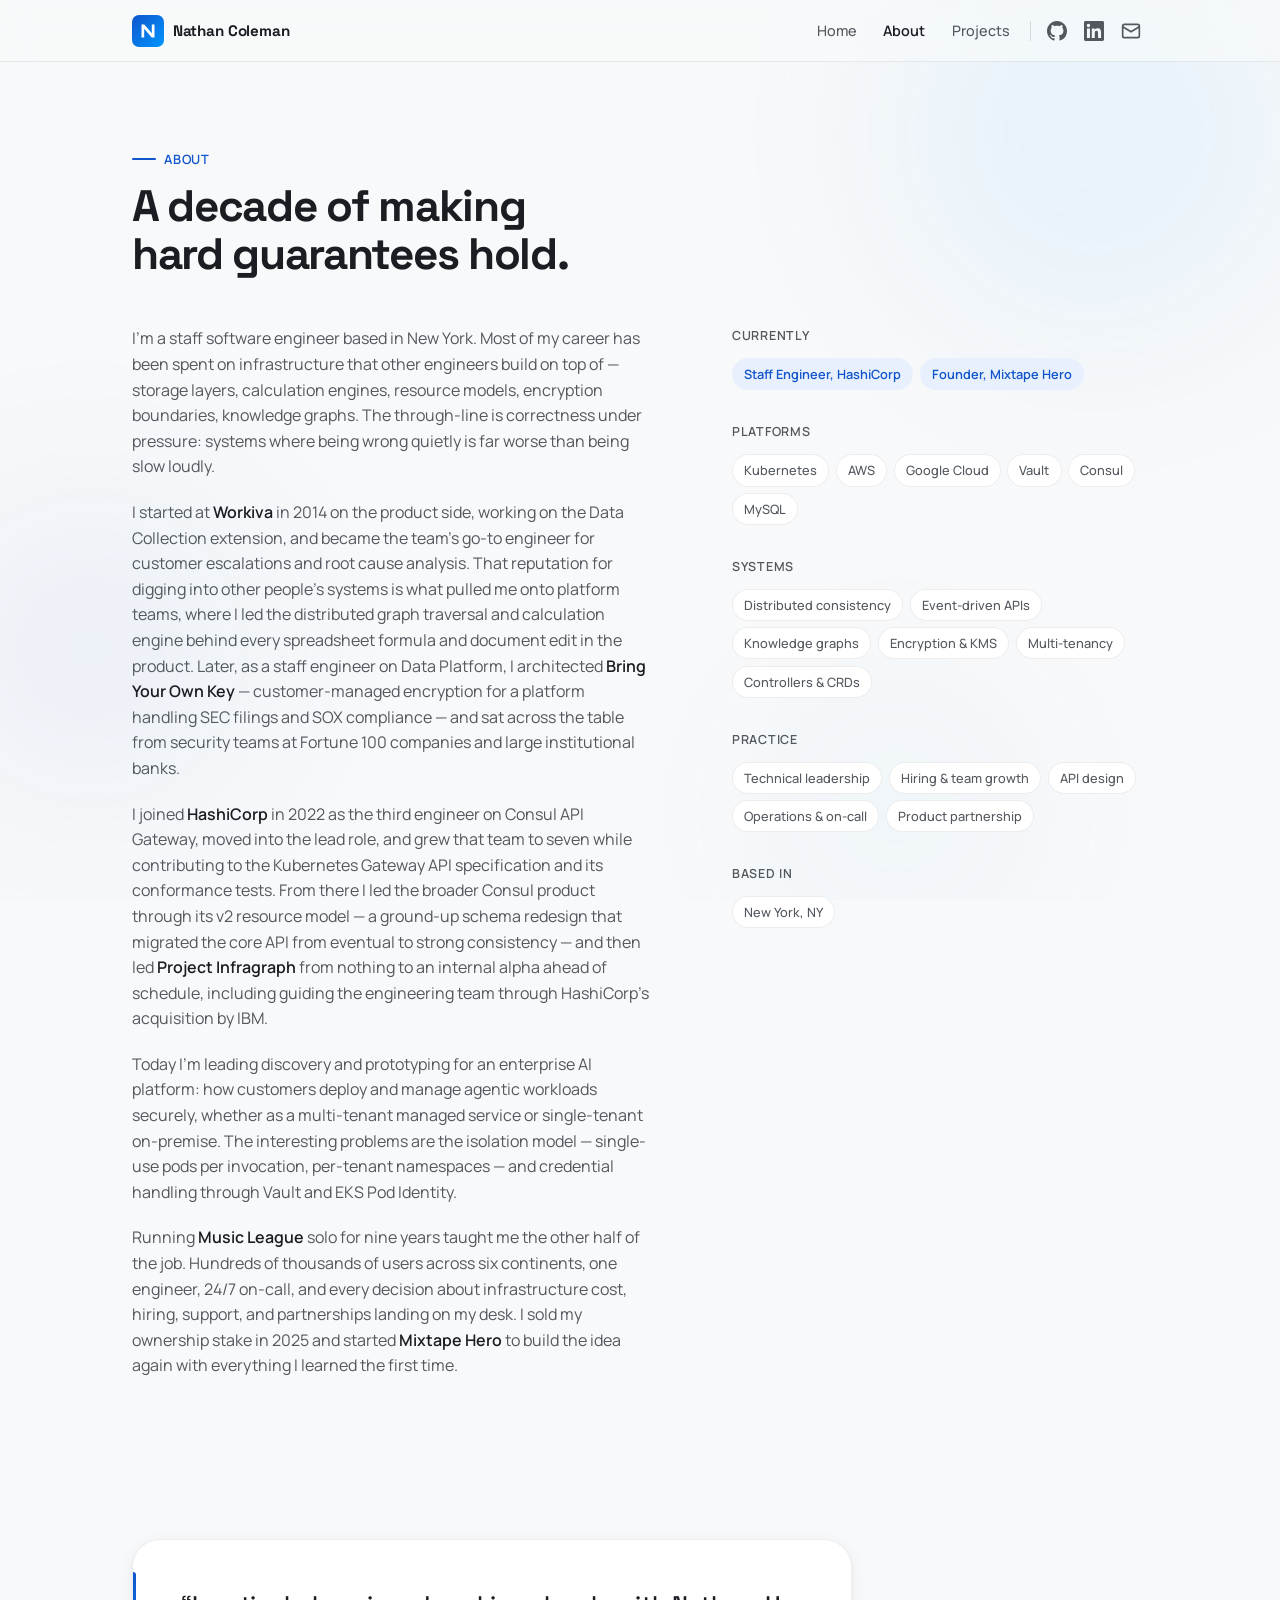
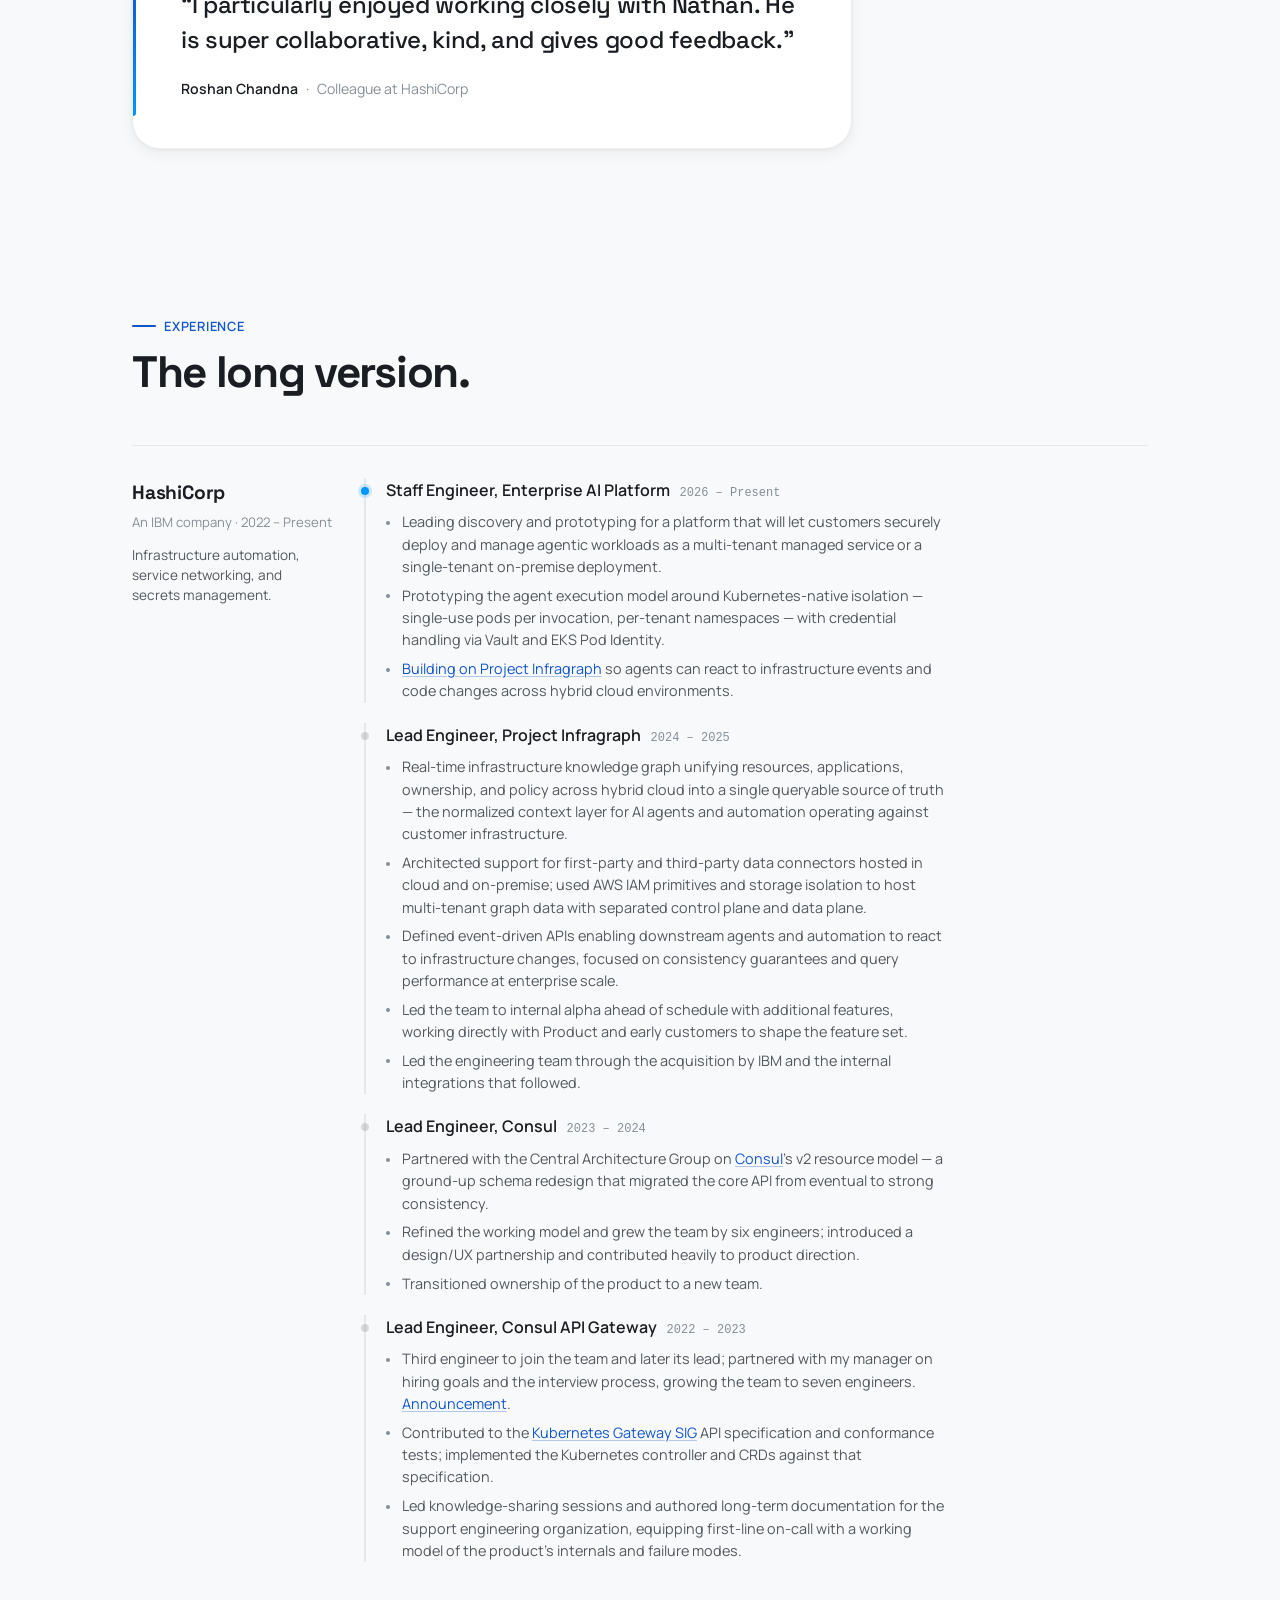
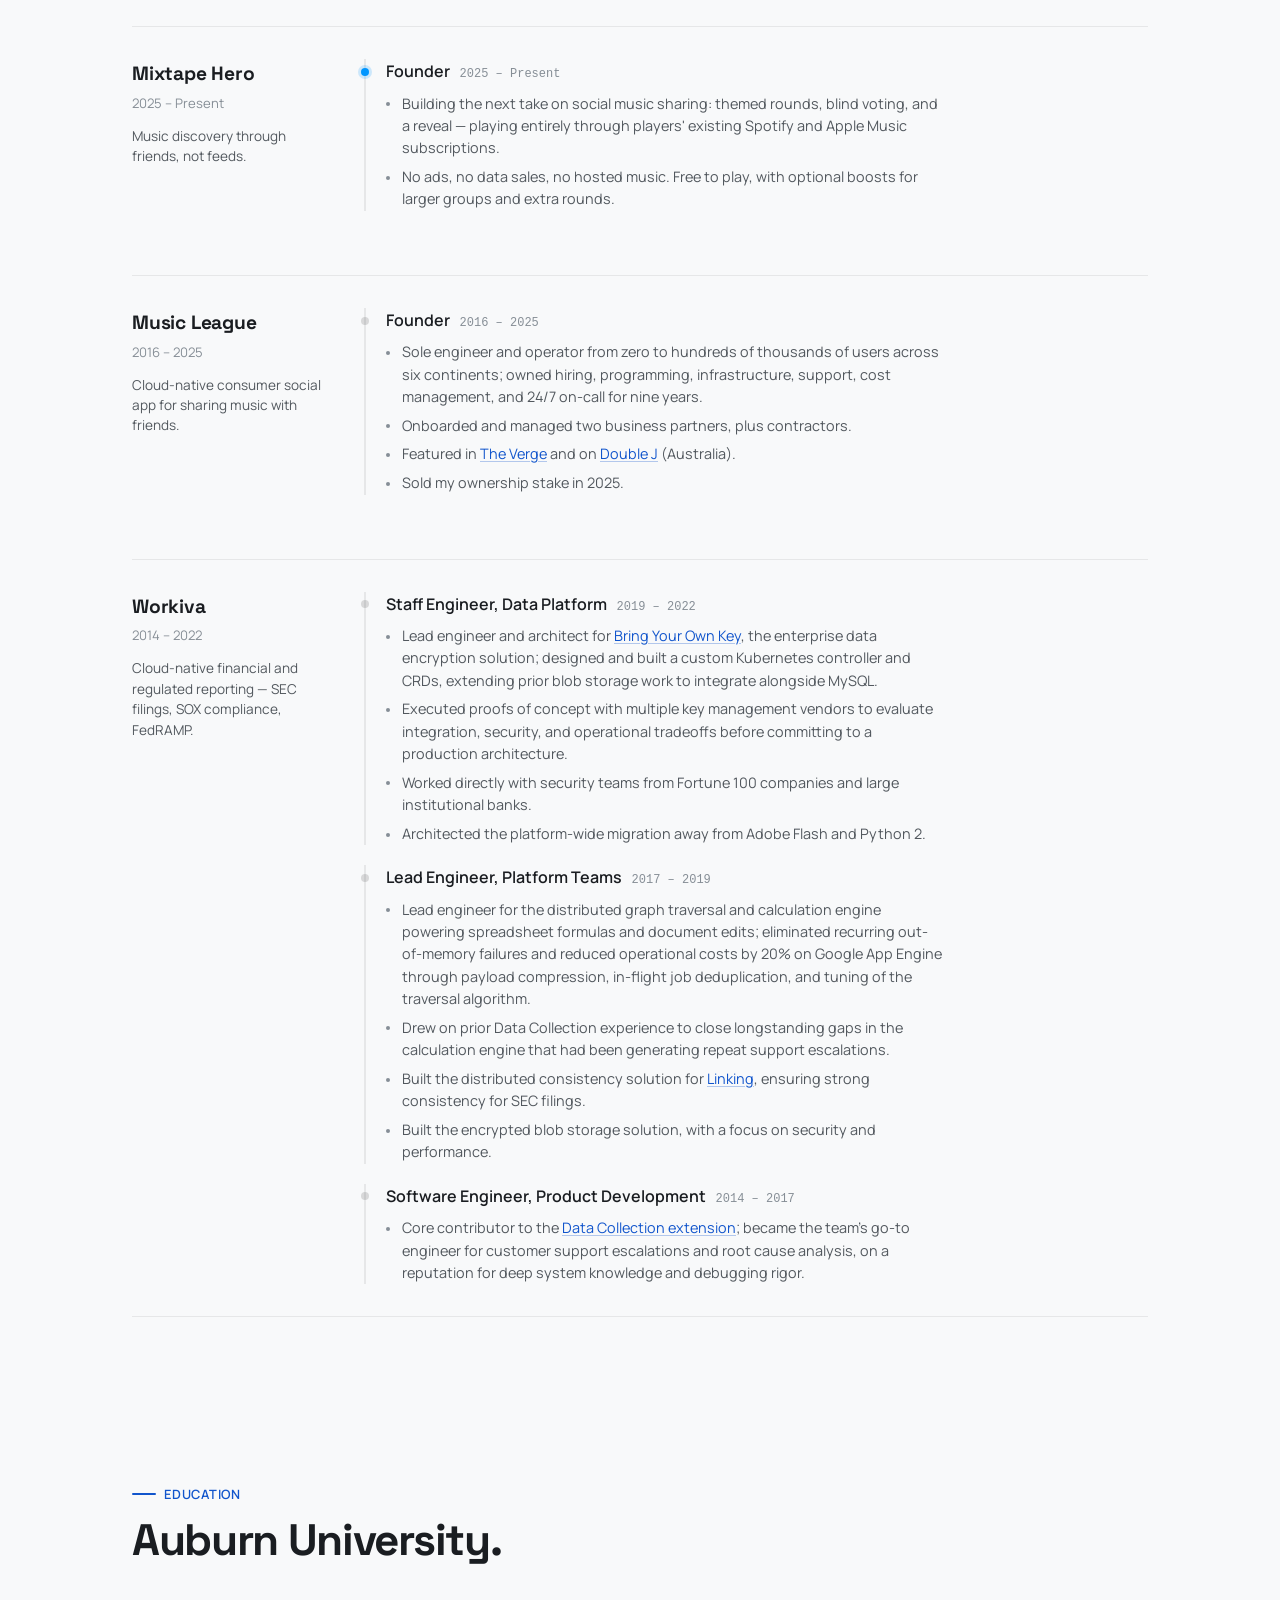
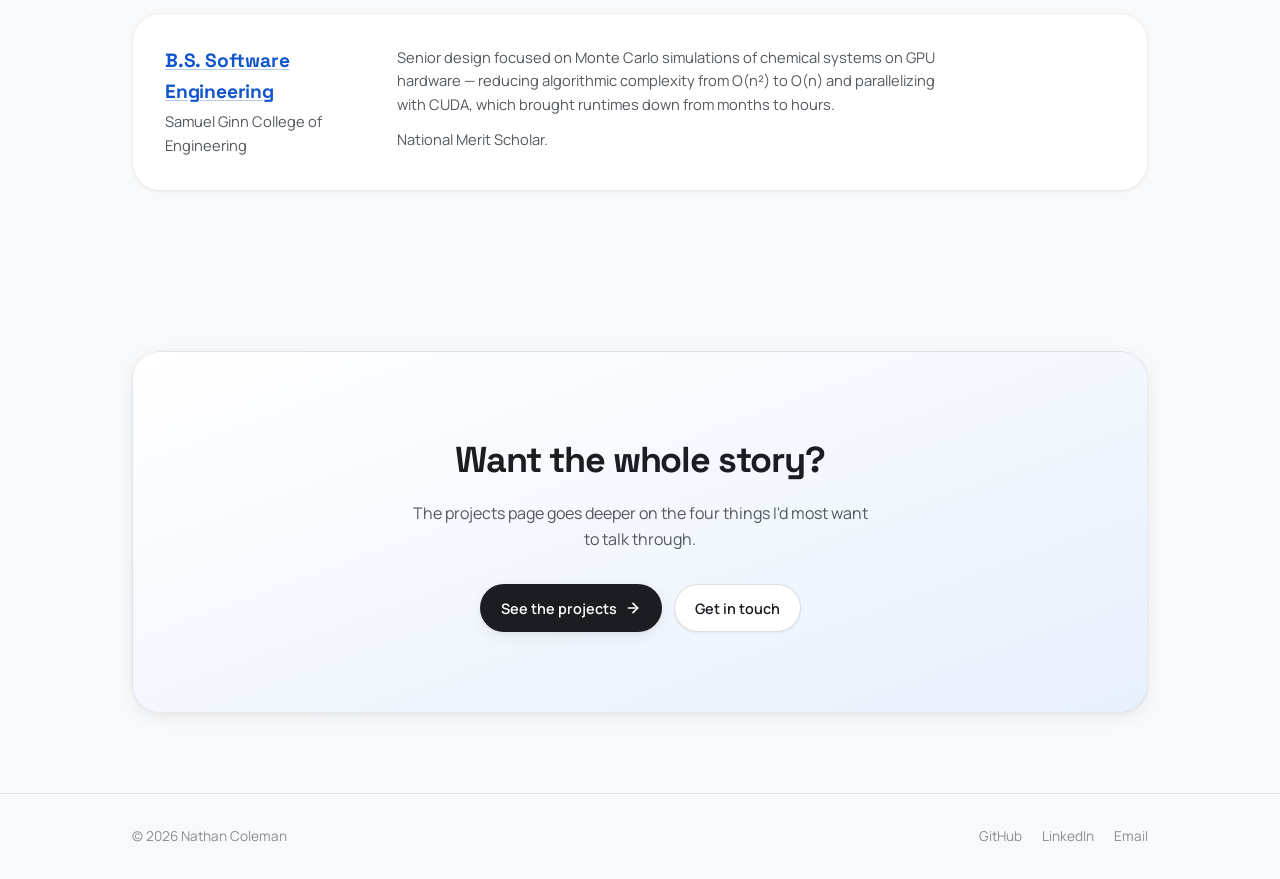
==== about.html @ 4a24146c "Add static personal site Three-page static site — no build pipeline, no dependencies. Structure and " ====
<!DOCTYPE html>
<html lang="en" class="no-js">
  <head>
    <meta charset="utf-8" />
    <meta name="viewport" content="width=device-width, initial-scale=1" />
    <title>About | Nathan Coleman</title>
    <meta
      name="description"
      content="A decade-plus of distributed systems, platform engineering, and technical leadership — HashiCorp, Music League, Workiva, Auburn University."
    />
    <meta name="robots" content="index, follow" />
    <link rel="canonical" href="https://nathancoleman.com/about.html" />
    <meta property="og:type" content="profile" />
    <meta property="og:site_name" content="Nathan Coleman" />
    <meta property="og:title" content="About | Nathan Coleman" />
    <meta
      property="og:description"
      content="A decade-plus of distributed systems, platform engineering, and technical leadership."
    />
    <meta name="twitter:card" content="summary" />
    <link rel="icon" type="image/svg+xml" href="favicon.svg" />
    <link rel="preconnect" href="https://fonts.googleapis.com" />
    <link rel="preconnect" href="https://fonts.gstatic.com" crossorigin />
    <link
      href="https://fonts.googleapis.com/css2?family=Manrope:wght@400;500;600;700&family=Space+Grotesk:wght@500;600;700&display=swap"
      rel="stylesheet"
    />
    <link rel="stylesheet" href="styles.css" />
  </head>
  <body>
    <a class="skip-link" href="#main">Skip to content</a>

    <div class="bg-ambient" aria-hidden="true">
      <div class="blob blob-1"></div>
      <div class="blob blob-2"></div>
      <div class="blob blob-3"></div>
    </div>

    <header class="site-header">
      <nav class="nav-inner" aria-label="Primary">
        <a href="index.html" class="nav-logo">
          <svg class="logo-mark" viewBox="0 0 64 64" aria-hidden="true">
            <defs>
              <linearGradient id="logoGrad" x1="0" y1="0" x2="1" y2="1">
                <stop offset="0" stop-color="#1155cc" />
                <stop offset="1" stop-color="#0096ff" />
              </linearGradient>
            </defs>
            <rect width="64" height="64" rx="14" fill="url(#logoGrad)" />
            <path d="M19 45V19h5.6l15 17.4V19H45v26h-5.6l-15-17.4V45H19Z" fill="#fff" />
          </svg>
          <span>Nathan Coleman</span>
        </a>
        <div class="nav-links">
          <a href="index.html" class="nav-link">Home</a>
          <a href="about.html" class="nav-link active" aria-current="page">About</a>
          <a href="projects.html" class="nav-link">Projects</a>
          <span class="nav-divider" aria-hidden="true"></span>
          <a
            href="https://github.com/nathancoleman"
            target="_blank"
            rel="noreferrer"
            class="nav-link nav-link--icon"
            aria-label="GitHub"
          >
            <svg width="20" height="20" viewBox="0 0 24 24" fill="currentColor" aria-hidden="true">
              <path
                d="M12 0C5.37 0 0 5.37 0 12c0 5.31 3.435 9.795 8.205 11.385.6.105.825-.255.825-.57 0-.285-.015-1.23-.015-2.235-3.015.555-3.795-.735-4.035-1.41-.135-.345-.72-1.41-1.23-1.695-.42-.225-1.02-.78-.015-.795.945-.015 1.62.87 1.845 1.23 1.08 1.815 2.805 1.305 3.495.99.105-.78.42-1.305.765-1.605-2.67-.3-5.46-1.335-5.46-5.925 0-1.305.465-2.385 1.23-3.225-.12-.3-.54-1.53.12-3.18 0 0 1.005-.315 3.3 1.23.96-.27 1.98-.405 3-.405s2.04.135 3 .405c2.295-1.56 3.3-1.23 3.3-1.23.66 1.65.24 2.88.12 3.18.765.84 1.23 1.905 1.23 3.225 0 4.605-2.805 5.625-5.475 5.925.435.375.81 1.095.81 2.22 0 1.605-.015 2.895-.015 3.3 0 .315.225.69.825.57A12.02 12.02 0 0 0 24 12c0-6.63-5.37-12-12-12Z"
              />
            </svg>
          </a>
          <a
            href="https://www.linkedin.com/in/nathandcoleman/"
            target="_blank"
            rel="noreferrer"
            class="nav-link nav-link--icon"
            aria-label="LinkedIn"
          >
            <svg width="20" height="20" viewBox="0 0 24 24" fill="currentColor" aria-hidden="true">
              <path
                d="M20.447 20.452h-3.554v-5.569c0-1.328-.027-3.037-1.852-3.037-1.853 0-2.136 1.445-2.136 2.939v5.667H9.351V9h3.414v1.561h.046c.477-.9 1.637-1.85 3.37-1.85 3.601 0 4.267 2.37 4.267 5.455v6.286ZM5.337 7.433a2.062 2.062 0 0 1-2.063-2.065 2.064 2.064 0 1 1 2.063 2.065Zm1.782 13.019H3.555V9h3.564v11.452ZM22.225 0H1.771C.792 0 0 .774 0 1.729v20.542C0 23.227.792 24 1.771 24h20.451C23.2 24 24 23.227 24 22.271V1.729C24 .774 23.2 0 22.222 0h.003Z"
              />
            </svg>
          </a>
          <a
            href="mailto:nathan.coleman@hey.com"
            class="nav-link nav-link--icon"
            aria-label="Email Nathan"
          >
            <svg
              width="20"
              height="20"
              viewBox="0 0 24 24"
              fill="none"
              stroke="currentColor"
              stroke-width="2"
              stroke-linecap="round"
              stroke-linejoin="round"
              aria-hidden="true"
            >
              <rect x="2" y="4" width="20" height="16" rx="2" />
              <path d="m2 7 10 6 10-6" />
            </svg>
          </a>
        </div>
      </nav>
    </header>

    <main id="main" class="page-shell">
      <!-- ================= INTRO ================= -->
      <section>
        <div class="section-header entrance">
          <p class="section-label">About</p>
          <h1 class="section-title">
            A decade of making<br />hard guarantees hold.
          </h1>
        </div>

        <div class="about-grid entrance entrance-d1">
          <div class="about-copy">
            <p>
              I'm a staff software engineer based in New York. Most of my career has
              been spent on infrastructure that other engineers build on top of —
              storage layers, calculation engines, resource models, encryption
              boundaries, knowledge graphs. The through-line is correctness under
              pressure: systems where being wrong quietly is far worse than being
              slow loudly.
            </p>
            <p>
              I started at <strong>Workiva</strong> in 2014 on the product side,
              working on the Data Collection extension, and became the team's go-to
              engineer for customer escalations and root cause analysis. That
              reputation for digging into other people's systems is what pulled me
              onto platform teams, where I led the distributed graph traversal and
              calculation engine behind every spreadsheet formula and document edit in
              the product. Later, as a staff engineer on Data Platform, I architected
              <strong>Bring Your Own Key</strong> — customer-managed encryption for a
              platform handling SEC filings and SOX compliance — and sat across the
              table from security teams at Fortune 100 companies and large
              institutional banks.
            </p>
            <p>
              I joined <strong>HashiCorp</strong> in 2022 as the third engineer on
              Consul API Gateway, moved into the lead role, and grew that team to
              seven while contributing to the Kubernetes Gateway API specification and
              its conformance tests. From there I led the broader Consul product
              through its v2 resource model — a ground-up schema redesign that
              migrated the core API from eventual to strong consistency — and then led
              <strong>Project Infragraph</strong> from nothing to an internal alpha
              ahead of schedule, including guiding the engineering team through
              HashiCorp's acquisition by IBM.
            </p>
            <p>
              Today I'm leading discovery and prototyping for an enterprise AI
              platform: how customers deploy and manage agentic workloads securely,
              whether as a multi-tenant managed service or single-tenant on-premise.
              The interesting problems are the isolation model — single-use pods per
              invocation, per-tenant namespaces — and credential handling through Vault
              and EKS Pod Identity.
            </p>
            <p>
              Running <strong>Music League</strong> solo for nine years taught me the
              other half of the job. Hundreds of thousands of users across six
              continents, one engineer, 24/7 on-call, and every decision about
              infrastructure cost, hiring, support, and partnerships landing on my
              desk. I sold my ownership stake in 2025 and started
              <strong>Mixtape Hero</strong> to build the idea again with everything I
              learned the first time.
            </p>
          </div>

          <div class="skill-groups">
            <div class="skill-group">
              <h3>Currently</h3>
              <ul class="tag-list">
                <li class="tag tag-accent">Staff Engineer, HashiCorp</li>
                <li class="tag tag-accent">Founder, Mixtape Hero</li>
              </ul>
            </div>
            <div class="skill-group">
              <h3>Platforms</h3>
              <ul class="tag-list">
                <li class="tag">Kubernetes</li>
                <li class="tag">AWS</li>
                <li class="tag">Google Cloud</li>
                <li class="tag">Vault</li>
                <li class="tag">Consul</li>
                <li class="tag">MySQL</li>
              </ul>
            </div>
            <div class="skill-group">
              <h3>Systems</h3>
              <ul class="tag-list">
                <li class="tag">Distributed consistency</li>
                <li class="tag">Event-driven APIs</li>
                <li class="tag">Knowledge graphs</li>
                <li class="tag">Encryption &amp; KMS</li>
                <li class="tag">Multi-tenancy</li>
                <li class="tag">Controllers &amp; CRDs</li>
              </ul>
            </div>
            <div class="skill-group">
              <h3>Practice</h3>
              <ul class="tag-list">
                <li class="tag">Technical leadership</li>
                <li class="tag">Hiring &amp; team growth</li>
                <li class="tag">API design</li>
                <li class="tag">Operations &amp; on-call</li>
                <li class="tag">Product partnership</li>
              </ul>
            </div>
            <div class="skill-group">
              <h3>Based in</h3>
              <ul class="tag-list">
                <li class="tag">New York, NY</li>
              </ul>
            </div>
          </div>
        </div>
      </section>

      <!-- ================= QUOTE ================= -->
      <section class="reveal" aria-label="What colleagues say">
        <figure class="quote-card">
          <blockquote>
            &ldquo;I particularly enjoyed working closely with Nathan. He is super
            collaborative, kind, and gives good feedback.&rdquo;
          </blockquote>
          <figcaption class="quote-attrib">
            <span class="who">Roshan Chandna</span>
            <span>&middot;</span>
            <span>Colleague at HashiCorp</span>
          </figcaption>
        </figure>
      </section>

      <!-- ================= FULL EXPERIENCE ================= -->
      <section class="reveal" aria-labelledby="exp-heading">
        <div class="section-header">
          <p class="section-label">Experience</p>
          <h2 class="section-title" id="exp-heading">The long version.</h2>
        </div>

        <div class="timeline">
          <!-- HashiCorp -->
          <article class="timeline-org">
            <div class="org-head">
              <h3>
                <a href="https://www.hashicorp.com/" target="_blank" rel="noreferrer"
                  >HashiCorp</a
                >
              </h3>
              <p class="org-meta">An IBM company &middot; 2022 &ndash; Present</p>
              <p class="org-blurb">
                Infrastructure automation, service networking, and secrets management.
              </p>
            </div>
            <div class="role-list">
              <div class="role current">
                <div class="role-title">
                  <h4>Staff Engineer, Enterprise AI Platform</h4>
                  <span class="role-years">2026 &ndash; Present</span>
                </div>
                <ul>
                  <li>
                    Leading discovery and prototyping for a platform that will let
                    customers securely deploy and manage agentic workloads as a
                    multi-tenant managed service or a single-tenant on-premise
                    deployment.
                  </li>
                  <li>
                    Prototyping the agent execution model around Kubernetes-native
                    isolation — single-use pods per invocation, per-tenant namespaces —
                    with credential handling via Vault and EKS Pod Identity.
                  </li>
                  <li>
                    <a
                      href="https://www.hashicorp.com/en/blog/building-intelligent-infrastructure-automation-with-hashicorp"
                      target="_blank"
                      rel="noreferrer"
                      >Building on Project Infragraph</a
                    >
                    so agents can react to infrastructure events and code changes
                    across hybrid cloud environments.
                  </li>
                </ul>
              </div>

              <div class="role">
                <div class="role-title">
                  <h4>Lead Engineer, Project Infragraph</h4>
                  <span class="role-years">2024 &ndash; 2025</span>
                </div>
                <ul>
                  <li>
                    Real-time infrastructure knowledge graph unifying resources,
                    applications, ownership, and policy across hybrid cloud into a
                    single queryable source of truth — the normalized context layer for
                    AI agents and automation operating against customer infrastructure.
                  </li>
                  <li>
                    Architected support for first-party and third-party data connectors
                    hosted in cloud and on-premise; used AWS IAM primitives and storage
                    isolation to host multi-tenant graph data with separated control
                    plane and data plane.
                  </li>
                  <li>
                    Defined event-driven APIs enabling downstream agents and automation
                    to react to infrastructure changes, focused on consistency
                    guarantees and query performance at enterprise scale.
                  </li>
                  <li>
                    Led the team to internal alpha ahead of schedule with additional
                    features, working directly with Product and early customers to
                    shape the feature set.
                  </li>
                  <li>
                    Led the engineering team through the acquisition by IBM and the
                    internal integrations that followed.
                  </li>
                </ul>
              </div>

              <div class="role">
                <div class="role-title">
                  <h4>Lead Engineer, Consul</h4>
                  <span class="role-years">2023 &ndash; 2024</span>
                </div>
                <ul>
                  <li>
                    Partnered with the Central Architecture Group on
                    <a
                      href="https://developer.hashicorp.com/consul"
                      target="_blank"
                      rel="noreferrer"
                      >Consul</a
                    >'s v2 resource model — a ground-up schema redesign that migrated
                    the core API from eventual to strong consistency.
                  </li>
                  <li>
                    Refined the working model and grew the team by six engineers;
                    introduced a design/UX partnership and contributed heavily to
                    product direction.
                  </li>
                  <li>Transitioned ownership of the product to a new team.</li>
                </ul>
              </div>

              <div class="role">
                <div class="role-title">
                  <h4>Lead Engineer, Consul API Gateway</h4>
                  <span class="role-years">2022 &ndash; 2023</span>
                </div>
                <ul>
                  <li>
                    Third engineer to join the team and later its lead; partnered with
                    my manager on hiring goals and the interview process, growing the
                    team to seven engineers.
                    <a
                      href="https://www.hashicorp.com/en/blog/announcing-hashicorp-consul-api-gateway"
                      target="_blank"
                      rel="noreferrer"
                      >Announcement</a
                    >.
                  </li>
                  <li>
                    Contributed to the
                    <a href="https://gateway-api.sigs.k8s.io/" target="_blank" rel="noreferrer"
                      >Kubernetes Gateway SIG</a
                    >
                    API specification and conformance tests; implemented the Kubernetes
                    controller and CRDs against that specification.
                  </li>
                  <li>
                    Led knowledge-sharing sessions and authored long-term documentation
                    for the support engineering organization, equipping first-line
                    on-call with a working model of the product's internals and failure
                    modes.
                  </li>
                </ul>
              </div>
            </div>
          </article>

          <!-- Mixtape Hero -->
          <article class="timeline-org">
            <div class="org-head">
              <h3>
                <a href="https://mixtapehero.app/" target="_blank" rel="noreferrer"
                  >Mixtape Hero</a
                >
              </h3>
              <p class="org-meta">2025 &ndash; Present</p>
              <p class="org-blurb">Music discovery through friends, not feeds.</p>
            </div>
            <div class="role-list">
              <div class="role current">
                <div class="role-title">
                  <h4>Founder</h4>
                  <span class="role-years">2025 &ndash; Present</span>
                </div>
                <ul>
                  <li>
                    Building the next take on social music sharing: themed rounds,
                    blind voting, and a reveal — playing entirely through players'
                    existing Spotify and Apple Music subscriptions.
                  </li>
                  <li>
                    No ads, no data sales, no hosted music. Free to play, with optional
                    boosts for larger groups and extra rounds.
                  </li>
                </ul>
              </div>
            </div>
          </article>

          <!-- Music League -->
          <article class="timeline-org">
            <div class="org-head">
              <h3>
                <a href="https://musicleague.com/" target="_blank" rel="noreferrer"
                  >Music League</a
                >
              </h3>
              <p class="org-meta">2016 &ndash; 2025</p>
              <p class="org-blurb">
                Cloud-native consumer social app for sharing music with friends.
              </p>
            </div>
            <div class="role-list">
              <div class="role">
                <div class="role-title">
                  <h4>Founder</h4>
                  <span class="role-years">2016 &ndash; 2025</span>
                </div>
                <ul>
                  <li>
                    Sole engineer and operator from zero to hundreds of thousands of
                    users across six continents; owned hiring, programming,
                    infrastructure, support, cost management, and 24/7 on-call for nine
                    years.
                  </li>
                  <li>Onboarded and managed two business partners, plus contractors.</li>
                  <li>
                    Featured in
                    <a
                      href="https://www.theverge.com/2024/4/18/24134059/music-league-spotify-algorithm-antidote"
                      target="_blank"
                      rel="noreferrer"
                      >The Verge</a
                    >
                    and on
                    <a
                      href="https://www.abc.net.au/listen/doublej/music-reads/features/music-league-footy-tipping-music-nerds/13927100"
                      target="_blank"
                      rel="noreferrer"
                      >Double J</a
                    >
                    (Australia).
                  </li>
                  <li>Sold my ownership stake in 2025.</li>
                </ul>
              </div>
            </div>
          </article>

          <!-- Workiva -->
          <article class="timeline-org">
            <div class="org-head">
              <h3>
                <a href="https://www.workiva.com/" target="_blank" rel="noreferrer"
                  >Workiva</a
                >
              </h3>
              <p class="org-meta">2014 &ndash; 2022</p>
              <p class="org-blurb">
                Cloud-native financial and regulated reporting — SEC filings, SOX
                compliance, FedRAMP.
              </p>
            </div>
            <div class="role-list">
              <div class="role">
                <div class="role-title">
                  <h4>Staff Engineer, Data Platform</h4>
                  <span class="role-years">2019 &ndash; 2022</span>
                </div>
                <ul>
                  <li>
                    Lead engineer and architect for
                    <a
                      href="https://www.workiva.com/security/byok"
                      target="_blank"
                      rel="noreferrer"
                      >Bring Your Own Key</a
                    >, the enterprise data encryption solution; designed and built a
                    custom Kubernetes controller and CRDs, extending prior blob storage
                    work to integrate alongside MySQL.
                  </li>
                  <li>
                    Executed proofs of concept with multiple key management vendors to
                    evaluate integration, security, and operational tradeoffs before
                    committing to a production architecture.
                  </li>
                  <li>
                    Worked directly with security teams from Fortune 100 companies and
                    large institutional banks.
                  </li>
                  <li>
                    Architected the platform-wide migration away from Adobe Flash and
                    Python 2.
                  </li>
                </ul>
              </div>

              <div class="role">
                <div class="role-title">
                  <h4>Lead Engineer, Platform Teams</h4>
                  <span class="role-years">2017 &ndash; 2019</span>
                </div>
                <ul>
                  <li>
                    Lead engineer for the distributed graph traversal and calculation
                    engine powering spreadsheet formulas and document edits; eliminated
                    recurring out-of-memory failures and reduced operational costs by
                    20% on Google App Engine through payload compression, in-flight job
                    deduplication, and tuning of the traversal algorithm.
                  </li>
                  <li>
                    Drew on prior Data Collection experience to close longstanding gaps
                    in the calculation engine that had been generating repeat support
                    escalations.
                  </li>
                  <li>
                    Built the distributed consistency solution for
                    <a
                      href="https://support.workiva.com/hc/en-us/articles/360036000591-What-is-Linking"
                      target="_blank"
                      rel="noreferrer"
                      >Linking</a
                    >, ensuring strong consistency for SEC filings.
                  </li>
                  <li>
                    Built the encrypted blob storage solution, with a focus on security
                    and performance.
                  </li>
                </ul>
              </div>

              <div class="role">
                <div class="role-title">
                  <h4>Software Engineer, Product Development</h4>
                  <span class="role-years">2014 &ndash; 2017</span>
                </div>
                <ul>
                  <li>
                    Core contributor to the
                    <a
                      href="https://marketplace.workiva.com/en-us/extensions/data-collection-extension"
                      target="_blank"
                      rel="noreferrer"
                      >Data Collection extension</a
                    >; became the team's go-to engineer for customer support
                    escalations and root cause analysis, on a reputation for deep
                    system knowledge and debugging rigor.
                  </li>
                </ul>
              </div>
            </div>
          </article>
        </div>
      </section>

      <!-- ================= EDUCATION ================= -->
      <section class="reveal" aria-labelledby="edu-heading">
        <div class="section-header">
          <p class="section-label">Education</p>
          <h2 class="section-title" id="edu-heading">Auburn University.</h2>
        </div>

        <div class="edu-card">
          <div class="org-head">
            <h3>
              <a
                href="https://www.eng.auburn.edu/program/bachelor-software-engineering.html"
                target="_blank"
                rel="noreferrer"
                >B.S. Software Engineering</a
              >
            </h3>
            <p class="org-meta">Samuel Ginn College of Engineering</p>
          </div>
          <div>
            <p>
              Senior design focused on Monte Carlo simulations of chemical systems on
              GPU hardware — reducing algorithmic complexity from O(n²) to O(n) and
              parallelizing with CUDA, which brought runtimes down from months to
              hours.
            </p>
            <p>National Merit Scholar.</p>
          </div>
        </div>
      </section>

      <!-- ================= CTA ================= -->
      <section class="cta reveal">
        <h2>Want the whole story?</h2>
        <p>
          The projects page goes deeper on the four things I'd most want to talk
          through.
        </p>
        <div class="hero-actions">
          <a href="projects.html" class="btn btn-primary">
            See the projects
            <svg
              width="16"
              height="16"
              viewBox="0 0 24 24"
              fill="none"
              stroke="currentColor"
              stroke-width="2.5"
              stroke-linecap="round"
              stroke-linejoin="round"
              aria-hidden="true"
            >
              <line x1="5" y1="12" x2="19" y2="12" />
              <polyline points="12 5 19 12 12 19" />
            </svg>
          </a>
          <a href="mailto:nathan.coleman@hey.com" class="btn btn-secondary">Get in touch</a>
        </div>
      </section>
    </main>

    <footer class="site-footer">
      <div class="footer-inner">
        <p>&copy; 2026 Nathan Coleman</p>
        <div class="footer-links">
          <a href="https://github.com/nathancoleman" target="_blank" rel="noreferrer"
            >GitHub</a
          >
          <a
            href="https://www.linkedin.com/in/nathandcoleman/"
            target="_blank"
            rel="noreferrer"
            >LinkedIn</a
          >
          <a href="mailto:nathan.coleman@hey.com">Email</a>
        </div>
      </div>
    </footer>

    <script src="main.js"></script>
  </body>
</html>
---- styles.css ----
/* ============================================================
   Nathan Coleman — personal site
   Plain CSS, no build step. Palette pulled from resume blues.
   ============================================================ */

:root {
  --bg-base: #f8f9fa;
  --bg-surface: #ffffff;
  --bg-glass: rgba(248, 249, 250, 0.7);

  --text-primary: #1a1d21;
  --text-secondary: #52585e;
  --text-tertiary: #868e96;
  --text-inverse: #ffffff;

  --accent: #1155cc;
  --accent-bright: #0096ff;
  --accent-hover: #0b3d99;
  --accent-soft: #e8f0fd;

  --border: rgba(0, 0, 0, 0.07);
  --border-strong: rgba(0, 0, 0, 0.13);

  --shadow-sm: 0 1px 3px rgba(0, 0, 0, 0.04), 0 1px 2px rgba(0, 0, 0, 0.03);
  --shadow-md: 0 4px 16px rgba(0, 0, 0, 0.06), 0 2px 4px rgba(0, 0, 0, 0.04);
  --shadow-lg: 0 8px 32px rgba(0, 0, 0, 0.08), 0 4px 8px rgba(0, 0, 0, 0.04);

  --radius-sm: 0.5rem;
  --radius-md: 0.875rem;
  --radius-lg: 1.25rem;
  --radius-xl: 1.75rem;
  --radius-full: 999px;

  --space-xs: 0.375rem;
  --space-sm: 0.75rem;
  --space-md: 1.25rem;
  --space-lg: 2rem;
  --space-xl: 3rem;
  --space-2xl: 5rem;
  --space-3xl: 8rem;

  --font-display: "Space Grotesk", "Avenir Next", "Segoe UI", sans-serif;
  --font-body: "Manrope", "Avenir Next", "Segoe UI", sans-serif;
  --font-mono: ui-monospace, "SF Mono", "JetBrains Mono", Menlo, monospace;

  --ease-out: cubic-bezier(0.16, 1, 0.3, 1);
  --duration-fast: 0.15s;
  --duration-normal: 0.3s;
  --duration-slow: 0.5s;

  --shell: 1080px;
}

/* --- reset ------------------------------------------------ */

*,
*::before,
*::after {
  box-sizing: border-box;
  margin: 0;
  padding: 0;
}

html {
  -webkit-font-smoothing: antialiased;
  -moz-osx-font-smoothing: grayscale;
  scroll-behavior: smooth;
  text-rendering: optimizeLegibility;
}

body {
  font-family: var(--font-body);
  font-size: 1rem;
  line-height: 1.6;
  color: var(--text-primary);
  background: var(--bg-base);
  min-height: 100dvh;
  overflow-x: hidden;
}

img {
  max-width: 100%;
  display: block;
}

a {
  color: inherit;
  text-decoration: none;
}

ul {
  list-style: none;
}

:focus-visible {
  outline: 2px solid var(--accent);
  outline-offset: 3px;
  border-radius: 3px;
}

.visually-hidden {
  position: absolute;
  width: 1px;
  height: 1px;
  overflow: hidden;
  clip: rect(0 0 0 0);
  white-space: nowrap;
}

.skip-link {
  position: absolute;
  top: -100px;
  left: var(--space-md);
  z-index: 200;
  padding: 0.6rem 1rem;
  background: var(--text-primary);
  color: var(--text-inverse);
  border-radius: var(--radius-sm);
  font-size: 0.85rem;
  font-weight: 600;
}

.skip-link:focus {
  top: var(--space-sm);
}

/* --- ambient background ----------------------------------- */

.bg-ambient {
  position: fixed;
  inset: 0;
  z-index: -1;
  overflow: hidden;
  pointer-events: none;
}

.blob {
  position: absolute;
  border-radius: 50%;
  filter: blur(90px);
  opacity: 0.4;
}

.blob-1 {
  width: 45vw;
  height: 45vw;
  top: -12vw;
  right: -8vw;
  background: radial-gradient(circle, rgba(0, 150, 255, 0.28), transparent 70%);
}

.blob-2 {
  width: 38vw;
  height: 38vw;
  top: 45vh;
  left: -12vw;
  background: radial-gradient(circle, rgba(17, 85, 204, 0.2), transparent 70%);
}

.blob-3 {
  width: 30vw;
  height: 30vw;
  bottom: -8vw;
  right: 15vw;
  background: radial-gradient(circle, rgba(0, 150, 255, 0.16), transparent 70%);
}

/* --- header ----------------------------------------------- */

.site-header {
  position: sticky;
  top: 0;
  z-index: 100;
  padding: var(--space-sm) 0;
  background: var(--bg-glass);
  backdrop-filter: blur(16px) saturate(180%);
  -webkit-backdrop-filter: blur(16px) saturate(180%);
  border-bottom: 1px solid var(--border);
}

.nav-inner {
  max-width: var(--shell);
  margin: 0 auto;
  padding: 0 var(--space-lg);
  display: flex;
  align-items: center;
  justify-content: space-between;
  gap: var(--space-md);
}

.nav-logo {
  display: flex;
  align-items: center;
  gap: 0.55rem;
  font-family: var(--font-display);
  font-weight: 700;
  font-size: 0.95rem;
  letter-spacing: -0.01em;
}

.nav-logo .logo-mark {
  width: 32px;
  height: 32px;
  flex-shrink: 0;
}

.nav-links {
  display: flex;
  align-items: center;
  gap: 0.15rem;
}

.nav-link {
  padding: 0.45rem 0.75rem;
  border-radius: var(--radius-full);
  font-size: 0.9rem;
  font-weight: 500;
  color: var(--text-secondary);
  transition: color var(--duration-fast) var(--ease-out),
    background var(--duration-fast) var(--ease-out);
}

.nav-link:hover {
  color: var(--text-primary);
  background: rgba(0, 0, 0, 0.04);
}

.nav-link.active {
  color: var(--text-primary);
  font-weight: 600;
}

.nav-link--icon {
  display: inline-flex;
  align-items: center;
  justify-content: center;
  padding: 0.45rem;
}

.nav-divider {
  width: 1px;
  height: 20px;
  margin: 0 0.4rem;
  background: var(--border-strong);
}

/* --- layout ----------------------------------------------- */

.page-shell {
  max-width: var(--shell);
  margin: 0 auto;
  padding: 0 var(--space-lg);
}

section {
  padding: var(--space-2xl) 0;
}

.section-label {
  display: inline-flex;
  align-items: center;
  gap: 0.5rem;
  font-size: 0.8rem;
  font-weight: 600;
  letter-spacing: 0.06em;
  text-transform: uppercase;
  color: var(--accent);
  margin-bottom: var(--space-sm);
}

.section-label::before {
  content: "";
  display: block;
  width: 1.5rem;
  height: 2px;
  background: var(--accent);
  border-radius: 1px;
}

.section-title {
  font-family: var(--font-display);
  font-size: clamp(1.9rem, 4vw, 2.75rem);
  font-weight: 700;
  letter-spacing: -0.03em;
  line-height: 1.1;
}

.section-header {
  margin-bottom: var(--space-xl);
}

.section-intro {
  margin-top: var(--space-md);
  max-width: 58ch;
  color: var(--text-secondary);
  font-size: 1.05rem;
}

/* --- hero ------------------------------------------------- */

.hero {
  display: grid;
  grid-template-columns: 1.35fr 1fr;
  align-items: center;
  gap: var(--space-2xl);
  padding: var(--space-2xl) 0 var(--space-3xl);
}

.hero-badge {
  display: inline-flex;
  align-items: center;
  gap: 0.5rem;
  padding: 0.4rem 0.9rem;
  margin-bottom: var(--space-md);
  border: 1px solid var(--border);
  border-radius: var(--radius-full);
  background: var(--bg-surface);
  box-shadow: var(--shadow-sm);
  font-size: 0.8rem;
  font-weight: 500;
  color: var(--text-secondary);
}

.status-dot {
  width: 7px;
  height: 7px;
  border-radius: 50%;
  background: var(--accent-bright);
  box-shadow: 0 0 0 3px rgba(0, 150, 255, 0.18);
  animation: pulse 2.4s ease-in-out infinite;
}

@keyframes pulse {
  0%,
  100% {
    opacity: 1;
  }
  50% {
    opacity: 0.45;
  }
}

.hero-title {
  font-family: var(--font-display);
  font-size: clamp(2.8rem, 6vw, 4.5rem);
  font-weight: 700;
  letter-spacing: -0.04em;
  line-height: 1.02;
  margin-bottom: var(--space-md);
}

.hero-name {
  background: linear-gradient(100deg, var(--accent), var(--accent-bright));
  -webkit-background-clip: text;
  background-clip: text;
  color: transparent;
}

.hero-subtitle {
  max-width: 52ch;
  color: var(--text-secondary);
  font-size: 1.08rem;
  line-height: 1.65;
  margin-bottom: var(--space-lg);
}

.hero-actions {
  display: flex;
  flex-wrap: wrap;
  gap: var(--space-sm);
}

.btn {
  display: inline-flex;
  align-items: center;
  gap: 0.5rem;
  padding: 0.7rem 1.25rem;
  border: 1px solid transparent;
  border-radius: var(--radius-full);
  font-family: var(--font-body);
  font-size: 0.9rem;
  font-weight: 600;
  cursor: pointer;
  transition: transform var(--duration-fast) var(--ease-out),
    background var(--duration-fast) var(--ease-out),
    box-shadow var(--duration-fast) var(--ease-out);
}

.btn:hover {
  transform: translateY(-1px);
}

.btn-primary {
  background: var(--text-primary);
  color: var(--text-inverse);
  box-shadow: var(--shadow-md);
}

.btn-primary:hover {
  background: #000;
}

.btn-secondary {
  background: var(--bg-surface);
  color: var(--text-primary);
  border-color: var(--border-strong);
  box-shadow: var(--shadow-sm);
}

.btn-secondary:hover {
  border-color: var(--accent);
  color: var(--accent);
}

/* hero visual — floating cards */

.hero-visual {
  display: flex;
  justify-content: center;
}

.hero-card-stack {
  position: relative;
  display: flex;
  flex-direction: column;
  gap: var(--space-md);
  width: 100%;
  max-width: 300px;
}

.floating-card {
  display: flex;
  align-items: center;
  gap: 0.85rem;
  padding: 0.9rem 1.1rem;
  border: 1px solid var(--border);
  border-radius: var(--radius-lg);
  background: var(--bg-surface);
  box-shadow: var(--shadow-md);
  font-size: 0.88rem;
  font-weight: 600;
  animation: cardFloat 6s ease-in-out infinite;
}

.card-1 {
  margin-left: 0;
  animation-delay: 0s;
}
.card-2 {
  margin-left: 2.5rem;
  animation-delay: 1s;
}
.card-3 {
  margin-left: 1rem;
  animation-delay: 2s;
}

.card-icon {
  display: flex;
  align-items: center;
  justify-content: center;
  width: 40px;
  height: 40px;
  flex-shrink: 0;
  border-radius: var(--radius-sm);
  background: var(--accent-soft);
  color: var(--accent);
}

@keyframes cardFloat {
  0%,
  100% {
    transform: translateY(0);
  }
  50% {
    transform: translateY(-8px);
  }
}

/* --- about grid ------------------------------------------- */

.about-grid {
  display: grid;
  grid-template-columns: 1.25fr 1fr;
  gap: var(--space-2xl);
  align-items: start;
}

.about-copy p {
  color: var(--text-secondary);
  margin-bottom: var(--space-md);
  max-width: 60ch;
}

.about-copy p:last-child {
  margin-bottom: 0;
}

.about-copy strong {
  color: var(--text-primary);
  font-weight: 600;
}

.skill-groups {
  display: flex;
  flex-direction: column;
  gap: var(--space-lg);
}

.skill-group h3 {
  font-size: 0.78rem;
  font-weight: 600;
  text-transform: uppercase;
  letter-spacing: 0.06em;
  color: var(--text-secondary);
  margin-bottom: var(--space-sm);
}

.tag-list {
  display: flex;
  flex-wrap: wrap;
  gap: 0.4rem;
}

.tag {
  padding: 0.3rem 0.7rem;
  border: 1px solid var(--border);
  border-radius: var(--radius-full);
  background: var(--bg-surface);
  font-size: 0.8rem;
  font-weight: 500;
  color: var(--text-secondary);
}

.tag-accent {
  background: var(--accent-soft);
  border-color: transparent;
  color: var(--accent);
  font-weight: 600;
}

/* --- quote ------------------------------------------------ */

.quote-card {
  position: relative;
  padding: var(--space-xl);
  border: 1px solid var(--border);
  border-radius: var(--radius-xl);
  background: var(--bg-surface);
  box-shadow: var(--shadow-md);
  max-width: 720px;
}

.quote-card::before {
  content: "";
  position: absolute;
  top: var(--space-lg);
  bottom: var(--space-lg);
  left: 0;
  width: 3px;
  border-radius: 0 3px 3px 0;
  background: linear-gradient(var(--accent), var(--accent-bright));
}

.quote-card blockquote {
  font-family: var(--font-display);
  font-size: clamp(1.15rem, 2.4vw, 1.5rem);
  font-weight: 500;
  line-height: 1.45;
  letter-spacing: -0.015em;
}

.quote-attrib {
  display: flex;
  align-items: baseline;
  flex-wrap: wrap;
  gap: 0.5rem;
  margin-top: var(--space-md);
  font-size: 0.88rem;
  color: var(--text-tertiary);
}

.quote-attrib .who {
  font-weight: 600;
  color: var(--text-primary);
}

/* --- timeline --------------------------------------------- */

.timeline {
  display: flex;
  flex-direction: column;
  gap: var(--space-lg);
}

.timeline-org {
  display: grid;
  grid-template-columns: 200px 1fr;
  gap: var(--space-lg);
  padding: var(--space-lg) 0;
  border-top: 1px solid var(--border);
}

.timeline-org:last-child {
  border-bottom: 1px solid var(--border);
}

.org-head h3 {
  font-family: var(--font-display);
  font-size: 1.2rem;
  font-weight: 700;
  letter-spacing: -0.01em;
}

.org-head h3 a:hover {
  color: var(--accent);
}

.org-meta {
  margin-top: 0.2rem;
  font-size: 0.82rem;
  color: var(--text-tertiary);
}

.org-blurb {
  margin-top: var(--space-sm);
  font-size: 0.85rem;
  color: var(--text-secondary);
  line-height: 1.5;
}

.role-list {
  display: flex;
  flex-direction: column;
  gap: var(--space-md);
}

.role {
  position: relative;
  padding-left: var(--space-md);
  border-left: 2px solid var(--border);
}

.role::before {
  content: "";
  position: absolute;
  left: -5px;
  top: 0.55rem;
  width: 8px;
  height: 8px;
  border-radius: 50%;
  background: var(--border-strong);
}

.role.current::before {
  background: var(--accent-bright);
  box-shadow: 0 0 0 3px rgba(0, 150, 255, 0.18);
}

.role-title {
  display: flex;
  flex-wrap: wrap;
  align-items: baseline;
  gap: 0.6rem;
}

.role-title h4 {
  font-size: 1rem;
  font-weight: 600;
}

.role-years {
  font-family: var(--font-mono);
  font-size: 0.75rem;
  color: var(--text-tertiary);
  white-space: nowrap;
}

.role ul {
  margin-top: 0.5rem;
  display: flex;
  flex-direction: column;
  gap: 0.4rem;
}

.role ul li {
  position: relative;
  padding-left: 1rem;
  font-size: 0.9rem;
  color: var(--text-secondary);
  line-height: 1.55;
  max-width: 62ch;
}

.role ul li::before {
  content: "";
  position: absolute;
  left: 0;
  top: 0.6rem;
  width: 4px;
  height: 4px;
  border-radius: 50%;
  background: var(--text-tertiary);
}

.role a,
.about-copy a,
.project-body a,
.edu-card a {
  color: var(--accent);
  text-decoration: underline;
  text-decoration-color: rgba(17, 85, 204, 0.3);
  text-underline-offset: 2px;
  transition: text-decoration-color var(--duration-fast) var(--ease-out);
}

.role a:hover,
.about-copy a:hover,
.project-body a:hover,
.edu-card a:hover {
  text-decoration-color: var(--accent);
}

/* --- project cards ---------------------------------------- */

.project-list {
  display: flex;
  flex-direction: column;
  gap: var(--space-lg);
}

.project-card {
  display: grid;
  grid-template-columns: 220px 1fr;
  gap: var(--space-lg);
  padding: var(--space-lg);
  border: 1px solid var(--border);
  border-radius: var(--radius-xl);
  background: var(--bg-surface);
  box-shadow: var(--shadow-sm);
  transition: transform var(--duration-normal) var(--ease-out),
    box-shadow var(--duration-normal) var(--ease-out),
    border-color var(--duration-normal) var(--ease-out);
}

.project-card:hover {
  transform: translateY(-3px);
  box-shadow: var(--shadow-lg);
  border-color: var(--border-strong);
}

.project-aside {
  display: flex;
  flex-direction: column;
  gap: var(--space-sm);
}

.project-glyph {
  display: flex;
  align-items: center;
  justify-content: center;
  width: 52px;
  height: 52px;
  border-radius: var(--radius-md);
  background: var(--accent-soft);
  color: var(--accent);
}

.project-kicker {
  font-family: var(--font-mono);
  font-size: 0.75rem;
  color: var(--text-tertiary);
  letter-spacing: 0.02em;
}

.project-body h3 {
  font-family: var(--font-display);
  font-size: 1.35rem;
  font-weight: 700;
  letter-spacing: -0.02em;
  margin-bottom: 0.35rem;
}

.project-role {
  font-size: 0.85rem;
  font-weight: 600;
  color: var(--accent);
  margin-bottom: var(--space-sm);
}

.project-body p {
  color: var(--text-secondary);
  font-size: 0.95rem;
  line-height: 1.6;
  margin-bottom: var(--space-sm);
  max-width: 64ch;
}

.project-points {
  display: flex;
  flex-direction: column;
  gap: 0.4rem;
  margin-bottom: var(--space-md);
}

.project-points li {
  position: relative;
  padding-left: 1rem;
  font-size: 0.9rem;
  color: var(--text-secondary);
  line-height: 1.55;
  max-width: 64ch;
}

.project-points li::before {
  content: "";
  position: absolute;
  left: 0;
  top: 0.6rem;
  width: 4px;
  height: 4px;
  border-radius: 50%;
  background: var(--accent);
}

.project-links {
  display: flex;
  flex-wrap: wrap;
  gap: var(--space-sm);
  margin-top: var(--space-md);
}

.project-link {
  display: inline-flex;
  align-items: center;
  gap: 0.35rem;
  font-size: 0.85rem;
  font-weight: 600;
  color: var(--accent);
}

.project-link:hover {
  color: var(--accent-hover);
  gap: 0.55rem;
}

.project-link svg {
  transition: transform var(--duration-fast) var(--ease-out);
}

/* compact project grid used on the home page */

.work-grid {
  display: grid;
  grid-template-columns: repeat(2, 1fr);
  gap: var(--space-md);
}

.work-card {
  display: flex;
  flex-direction: column;
  padding: var(--space-lg);
  border: 1px solid var(--border);
  border-radius: var(--radius-lg);
  background: var(--bg-surface);
  box-shadow: var(--shadow-sm);
  transition: transform var(--duration-normal) var(--ease-out),
    box-shadow var(--duration-normal) var(--ease-out),
    border-color var(--duration-normal) var(--ease-out);
}

.work-card:hover {
  transform: translateY(-3px);
  box-shadow: var(--shadow-lg);
  border-color: var(--border-strong);
}

.work-card .project-glyph {
  margin-bottom: var(--space-sm);
}

.work-card h3 {
  font-family: var(--font-display);
  font-size: 1.15rem;
  font-weight: 700;
  letter-spacing: -0.015em;
}

.work-card .project-kicker {
  margin-bottom: 0.5rem;
}

.work-card p:not(.project-kicker) {
  margin-top: 0.4rem;
  font-size: 0.9rem;
  color: var(--text-secondary);
  line-height: 1.55;
  flex-grow: 1;
}

.work-card .tag-list {
  margin-top: var(--space-md);
}

/* --- education -------------------------------------------- */

.edu-card {
  display: grid;
  grid-template-columns: 200px 1fr;
  gap: var(--space-lg);
  padding: var(--space-lg);
  border: 1px solid var(--border);
  border-radius: var(--radius-xl);
  background: var(--bg-surface);
  box-shadow: var(--shadow-sm);
}

.edu-card h3 {
  font-family: var(--font-display);
  font-size: 1.2rem;
  font-weight: 700;
}

.edu-card p {
  color: var(--text-secondary);
  font-size: 0.92rem;
  max-width: 62ch;
}

.edu-card p + p {
  margin-top: var(--space-sm);
}

/* --- CTA -------------------------------------------------- */

.cta {
  text-align: center;
  padding: var(--space-2xl) var(--space-lg);
  margin: var(--space-2xl) 0;
  border: 1px solid var(--border);
  border-radius: var(--radius-xl);
  background: linear-gradient(160deg, var(--bg-surface), var(--accent-soft));
  box-shadow: var(--shadow-md);
}

.cta h2 {
  font-family: var(--font-display);
  font-size: clamp(1.6rem, 3.5vw, 2.25rem);
  font-weight: 700;
  letter-spacing: -0.03em;
}

.cta p {
  margin: var(--space-sm) auto var(--space-lg);
  max-width: 46ch;
  color: var(--text-secondary);
}

.cta .hero-actions {
  justify-content: center;
}

/* --- footer ----------------------------------------------- */

.site-footer {
  border-top: 1px solid var(--border);
  padding: var(--space-lg) 0;
  margin-top: var(--space-xl);
}

.footer-inner {
  max-width: var(--shell);
  margin: 0 auto;
  padding: 0 var(--space-lg);
  display: flex;
  align-items: center;
  justify-content: space-between;
  flex-wrap: wrap;
  gap: var(--space-sm);
  font-size: 0.85rem;
  color: var(--text-tertiary);
}

.footer-links {
  display: flex;
  gap: var(--space-md);
}

.footer-links a:hover {
  color: var(--accent);
}

/* --- entrance + reveal animations ------------------------- */

.entrance {
  opacity: 0;
  transform: translateY(16px);
  animation: entranceIn var(--duration-slow) var(--ease-out) forwards;
}

.entrance-d1 {
  animation-delay: 0.08s;
}
.entrance-d2 {
  animation-delay: 0.16s;
}
.entrance-d3 {
  animation-delay: 0.24s;
}
.entrance-d4 {
  animation-delay: 0.32s;
}

@keyframes entranceIn {
  to {
    opacity: 1;
    transform: translateY(0);
  }
}

.reveal {
  opacity: 0;
  transform: translateY(24px);
  transition: opacity 0.6s var(--ease-out), transform 0.6s var(--ease-out);
}

.reveal.is-visible {
  opacity: 1;
  transform: translateY(0);
}

/* JS disabled — never leave content hidden */
.no-js .reveal {
  opacity: 1;
  transform: none;
}

/* --- responsive ------------------------------------------- */

@media (max-width: 880px) {
  .hero {
    grid-template-columns: 1fr;
    gap: var(--space-xl);
    padding-bottom: var(--space-2xl);
  }

  .hero-visual {
    justify-content: flex-start;
  }

  .hero-card-stack {
    flex-direction: row;
    max-width: none;
    flex-wrap: wrap;
  }

  .card-1,
  .card-2,
  .card-3 {
    margin-left: 0;
  }

  .about-grid,
  .timeline-org,
  .project-card,
  .edu-card {
    grid-template-columns: 1fr;
    gap: var(--space-md);
  }

  .work-grid {
    grid-template-columns: 1fr;
  }
}

@media (max-width: 620px) {
  :root {
    --space-2xl: 3.5rem;
    --space-3xl: 5rem;
  }

  .page-shell,
  .nav-inner,
  .footer-inner {
    padding-left: var(--space-md);
    padding-right: var(--space-md);
  }

  .hero-title {
    font-size: clamp(2.2rem, 10vw, 3.2rem);
  }

  /* Keep the mark, drop the wordmark — otherwise the nav wraps and clips. */
  .nav-logo span {
    display: none;
  }

  .nav-link {
    padding: 0.45rem 0.5rem;
  }

  .nav-divider {
    display: none;
  }

  .quote-card,
  .project-card,
  .edu-card {
    padding: var(--space-md);
  }

  .footer-inner {
    flex-direction: column;
    align-items: flex-start;
  }
}

@media (prefers-reduced-motion: reduce) {
  html {
    scroll-behavior: auto;
  }

  *,
  *::before,
  *::after {
    animation-duration: 0.01ms !important;
    animation-iteration-count: 1 !important;
    transition-duration: 0.01ms !important;
  }

  .entrance,
  .reveal {
    opacity: 1;
    transform: none;
  }
}

@media print {
  .site-header,
  .bg-ambient,
  .cta,
  .hero-visual {
    display: none;
  }

  body {
    background: #fff;
  }
}
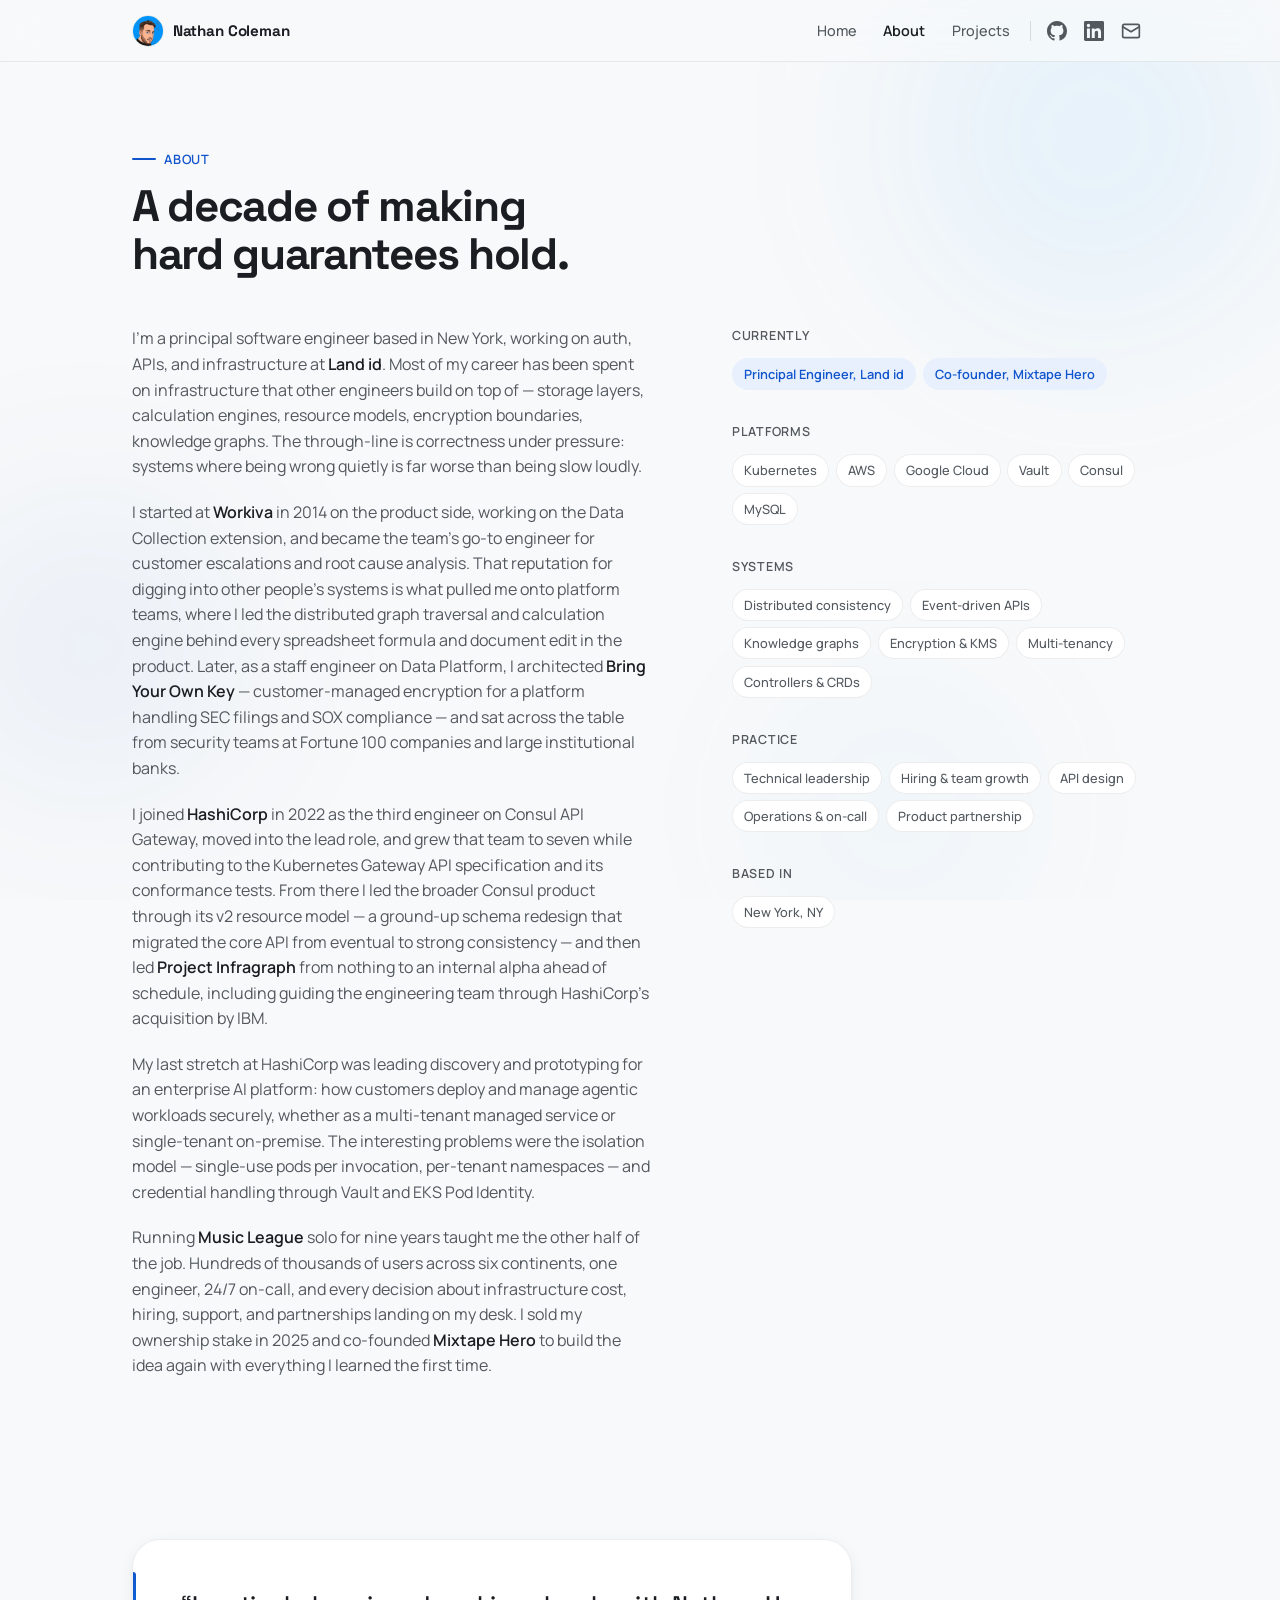
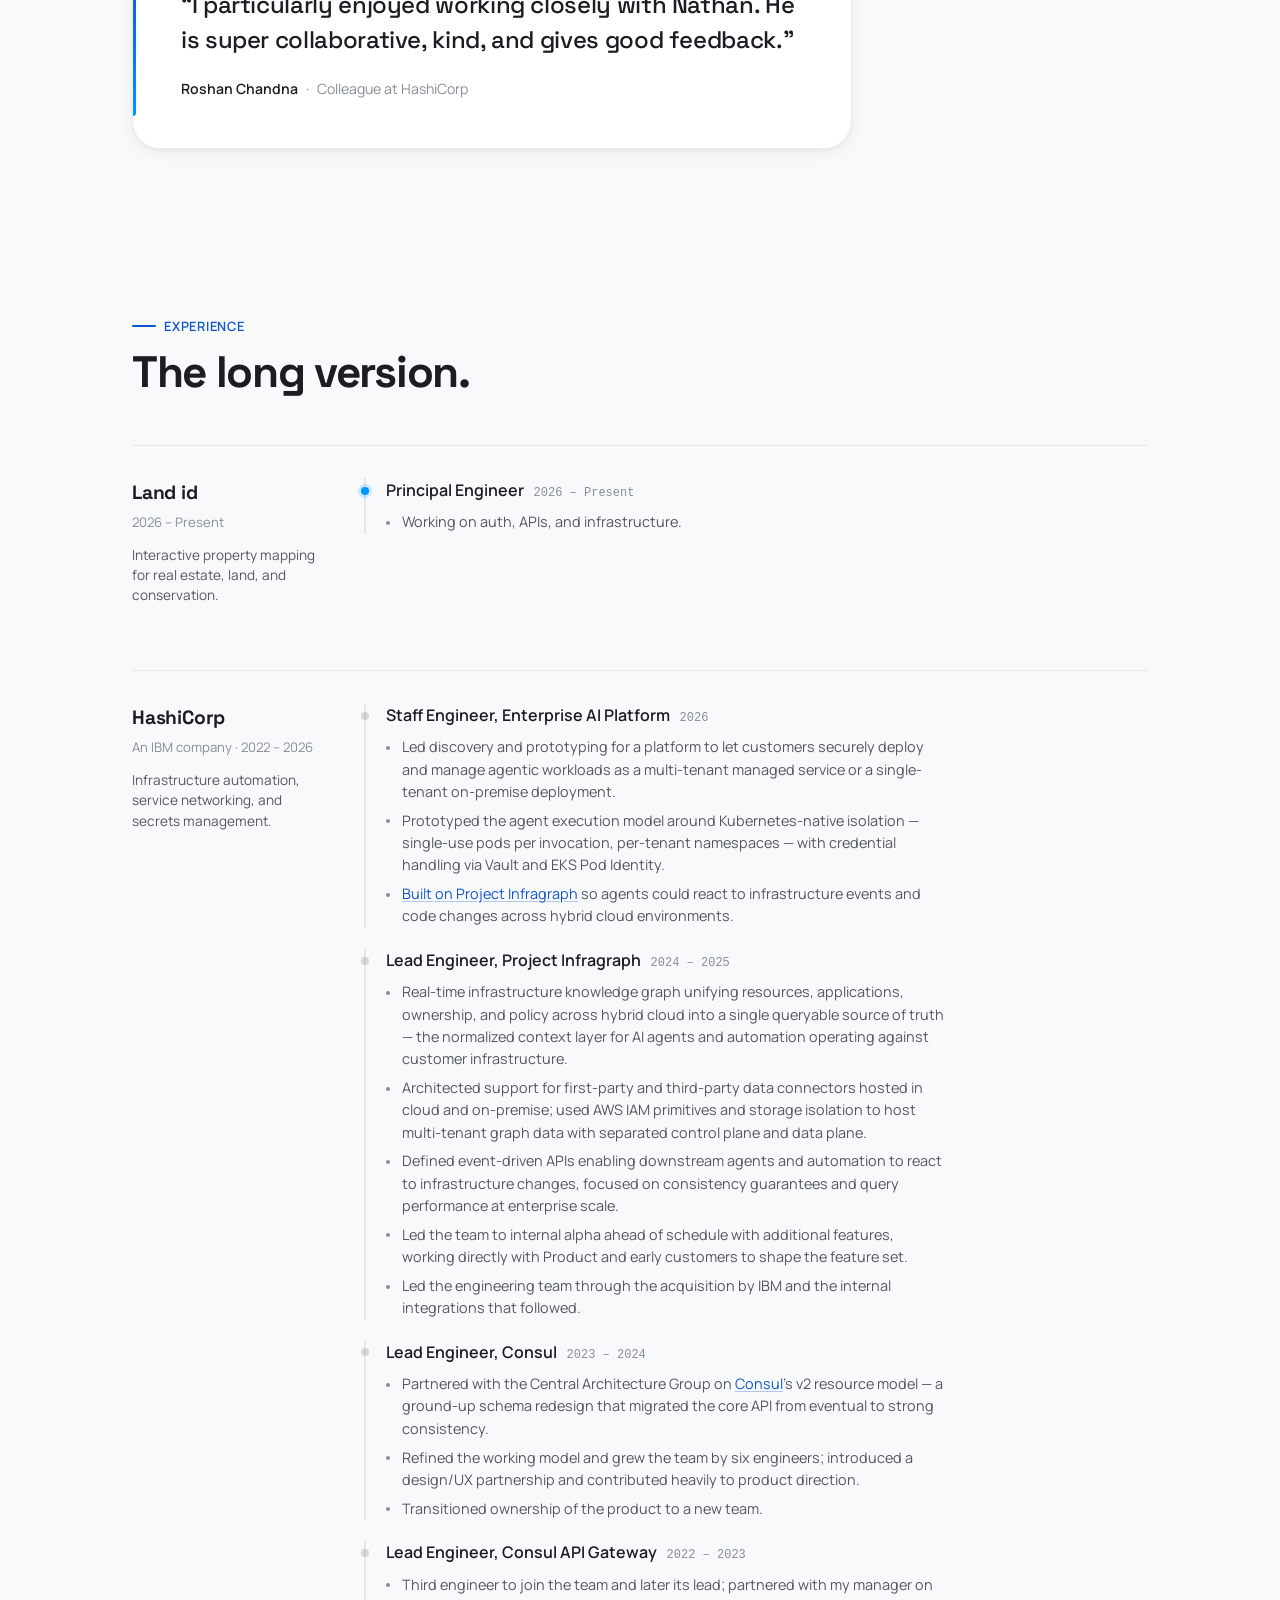
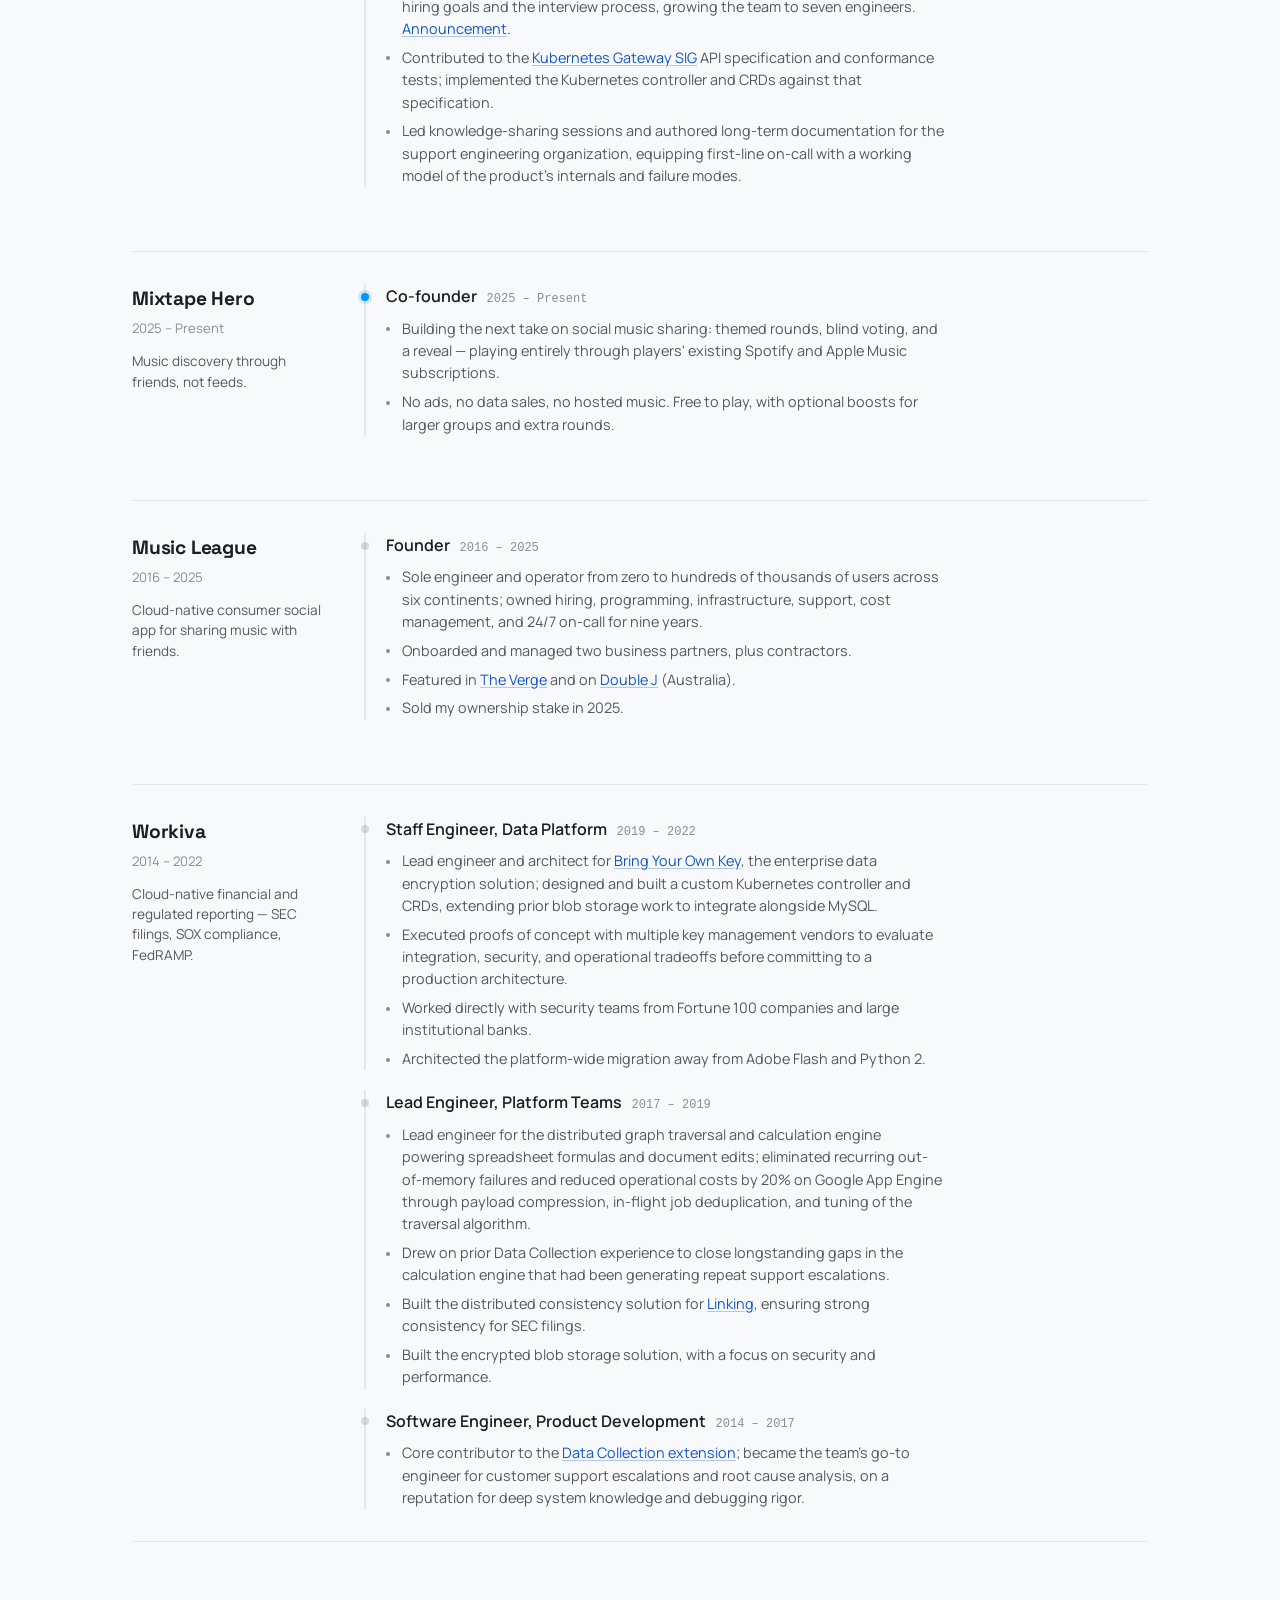
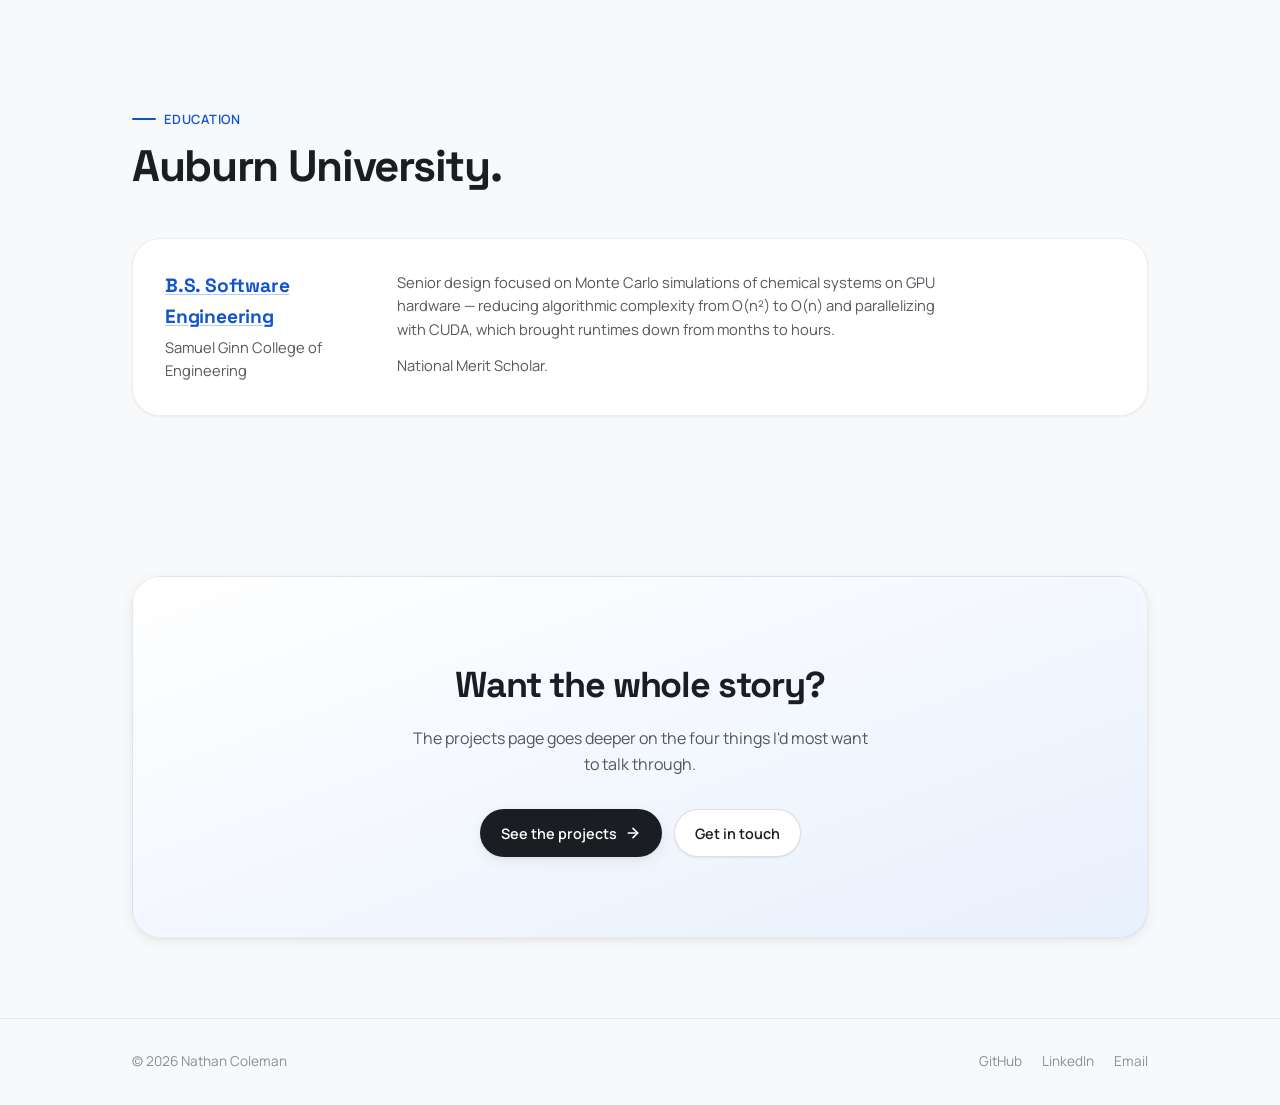
==== commit d20a943f: "Update roles, add Project Infragraph, add imagery Roles: - Land id (Principal Engineer, auth/APIs/in" ====
--- a/about.html
+++ b/about.html
@@ -6,10 +6,10 @@
     <title>About | Nathan Coleman</title>
     <meta
       name="description"
-      content="A decade-plus of distributed systems, platform engineering, and technical leadership — HashiCorp, Music League, Workiva, Auburn University."
+      content="A decade-plus of distributed systems, platform engineering, and technical leadership — Land id, HashiCorp, Music League, Workiva, Auburn University."
     />
     <meta name="robots" content="index, follow" />
-    <link rel="canonical" href="https://nathancoleman.com/about.html" />
+    <link rel="canonical" href="https://nathancoleman.dev/about.html" />
     <meta property="og:type" content="profile" />
     <meta property="og:site_name" content="Nathan Coleman" />
     <meta property="og:title" content="About | Nathan Coleman" />
@@ -39,16 +39,13 @@
     <header class="site-header">
       <nav class="nav-inner" aria-label="Primary">
         <a href="index.html" class="nav-logo">
-          <svg class="logo-mark" viewBox="0 0 64 64" aria-hidden="true">
-            <defs>
-              <linearGradient id="logoGrad" x1="0" y1="0" x2="1" y2="1">
-                <stop offset="0" stop-color="#1155cc" />
-                <stop offset="1" stop-color="#0096ff" />
-              </linearGradient>
-            </defs>
-            <rect width="64" height="64" rx="14" fill="url(#logoGrad)" />
-            <path d="M19 45V19h5.6l15 17.4V19H45v26h-5.6l-15-17.4V45H19Z" fill="#fff" />
-          </svg>
+          <img
+            class="logo-img"
+            src="images/nathan.png"
+            alt="Nathan Coleman"
+            width="32"
+            height="32"
+          />
           <span>Nathan Coleman</span>
         </a>
         <div class="nav-links">
@@ -119,8 +116,9 @@
         <div class="about-grid entrance entrance-d1">
           <div class="about-copy">
             <p>
-              I'm a staff software engineer based in New York. Most of my career has
-              been spent on infrastructure that other engineers build on top of —
+              I'm a principal software engineer based in New York, working on auth,
+              APIs, and infrastructure at <strong>Land id</strong>. Most of my career
+              has been spent on infrastructure that other engineers build on top of —
               storage layers, calculation engines, resource models, encryption
               boundaries, knowledge graphs. The through-line is correctness under
               pressure: systems where being wrong quietly is far worse than being
@@ -151,19 +149,19 @@
               HashiCorp's acquisition by IBM.
             </p>
             <p>
-              Today I'm leading discovery and prototyping for an enterprise AI
-              platform: how customers deploy and manage agentic workloads securely,
-              whether as a multi-tenant managed service or single-tenant on-premise.
-              The interesting problems are the isolation model — single-use pods per
-              invocation, per-tenant namespaces — and credential handling through Vault
-              and EKS Pod Identity.
+              My last stretch at HashiCorp was leading discovery and prototyping for
+              an enterprise AI platform: how customers deploy and manage agentic
+              workloads securely, whether as a multi-tenant managed service or
+              single-tenant on-premise. The interesting problems were the isolation
+              model — single-use pods per invocation, per-tenant namespaces — and
+              credential handling through Vault and EKS Pod Identity.
             </p>
             <p>
               Running <strong>Music League</strong> solo for nine years taught me the
               other half of the job. Hundreds of thousands of users across six
               continents, one engineer, 24/7 on-call, and every decision about
               infrastructure cost, hiring, support, and partnerships landing on my
-              desk. I sold my ownership stake in 2025 and started
+              desk. I sold my ownership stake in 2025 and co-founded
               <strong>Mixtape Hero</strong> to build the idea again with everything I
               learned the first time.
             </p>
@@ -173,8 +171,8 @@
             <div class="skill-group">
               <h3>Currently</h3>
               <ul class="tag-list">
-                <li class="tag tag-accent">Staff Engineer, HashiCorp</li>
-                <li class="tag tag-accent">Founder, Mixtape Hero</li>
+                <li class="tag tag-accent">Principal Engineer, Land id</li>
+                <li class="tag tag-accent">Co-founder, Mixtape Hero</li>
               </ul>
             </div>
             <div class="skill-group">
@@ -242,6 +240,31 @@
         </div>
 
         <div class="timeline">
+          <!-- Land id -->
+          <article class="timeline-org">
+            <div class="org-head">
+              <h3>
+                <a href="https://id.land" target="_blank" rel="noreferrer">Land id</a>
+              </h3>
+              <p class="org-meta">2026 &ndash; Present</p>
+              <p class="org-blurb">
+                Interactive property mapping for real estate, land, and conservation.
+              </p>
+            </div>
+            <div class="role-list">
+              <div class="role current">
+                <div class="role-title">
+                  <h4>Principal Engineer</h4>
+                  <span class="role-years">2026 &ndash; Present</span>
+                </div>
+                <ul>
+                  <li>Working on auth, APIs, and infrastructure.</li>
+                  <!-- TODO: fill in specifics — systems owned, scope, notable projects. -->
+                </ul>
+              </div>
+            </div>
+          </article>
+
           <!-- HashiCorp -->
           <article class="timeline-org">
             <div class="org-head">
@@ -250,26 +273,25 @@
                   >HashiCorp</a
                 >
               </h3>
-              <p class="org-meta">An IBM company &middot; 2022 &ndash; Present</p>
+              <p class="org-meta">An IBM company &middot; 2022 &ndash; 2026</p>
               <p class="org-blurb">
                 Infrastructure automation, service networking, and secrets management.
               </p>
             </div>
             <div class="role-list">
-              <div class="role current">
+              <div class="role">
                 <div class="role-title">
                   <h4>Staff Engineer, Enterprise AI Platform</h4>
-                  <span class="role-years">2026 &ndash; Present</span>
-                </div>
-                <ul>
-                  <li>
-                    Leading discovery and prototyping for a platform that will let
-                    customers securely deploy and manage agentic workloads as a
-                    multi-tenant managed service or a single-tenant on-premise
-                    deployment.
-                  </li>
-                  <li>
-                    Prototyping the agent execution model around Kubernetes-native
+                  <span class="role-years">2026</span>
+                </div>
+                <ul>
+                  <li>
+                    Led discovery and prototyping for a platform to let customers
+                    securely deploy and manage agentic workloads as a multi-tenant
+                    managed service or a single-tenant on-premise deployment.
+                  </li>
+                  <li>
+                    Prototyped the agent execution model around Kubernetes-native
                     isolation — single-use pods per invocation, per-tenant namespaces —
                     with credential handling via Vault and EKS Pod Identity.
                   </li>
@@ -278,9 +300,9 @@
                       href="https://www.hashicorp.com/en/blog/building-intelligent-infrastructure-automation-with-hashicorp"
                       target="_blank"
                       rel="noreferrer"
-                      >Building on Project Infragraph</a
+                      >Built on Project Infragraph</a
                     >
-                    so agents can react to infrastructure events and code changes
+                    so agents could react to infrastructure events and code changes
                     across hybrid cloud environments.
                   </li>
                 </ul>
@@ -396,7 +418,7 @@
             <div class="role-list">
               <div class="role current">
                 <div class="role-title">
-                  <h4>Founder</h4>
+                  <h4>Co-founder</h4>
                   <span class="role-years">2025 &ndash; Present</span>
                 </div>
                 <ul>
--- a/styles.css
+++ b/styles.css
@@ -198,10 +198,13 @@
   letter-spacing: -0.01em;
 }
 
-.nav-logo .logo-mark {
+.nav-logo .logo-img {
   width: 32px;
   height: 32px;
   flex-shrink: 0;
+  border-radius: 50%;
+  object-fit: cover;
+  border: 1px solid var(--border);
 }
 
 .nav-links {
@@ -773,6 +776,44 @@
   letter-spacing: 0.02em;
 }
 
+/* Real product/company marks. Square icons sit full-bleed; transparent
+   wordmarks need a tile behind them, hence the --dark / --light variants. */
+.project-mark {
+  display: flex;
+  align-items: center;
+  justify-content: center;
+  width: 56px;
+  height: 56px;
+  flex-shrink: 0;
+  border-radius: var(--radius-md);
+  overflow: hidden;
+  border: 1px solid var(--border);
+}
+
+.project-mark img {
+  width: 100%;
+  height: 100%;
+  object-fit: cover;
+}
+
+/* For transparent-background marks that would otherwise bleed to the edge. */
+.project-mark--pad {
+  padding: 0.5rem;
+  background: var(--bg-surface);
+}
+
+.project-mark--pad img {
+  object-fit: contain;
+}
+
+/* Product screenshot in the projects-page aside column. */
+.project-shot {
+  width: 100%;
+  max-width: 190px;
+  height: auto;
+  margin-top: var(--space-xs);
+}
+
 .project-body h3 {
   font-family: var(--font-display);
   font-size: 1.35rem;
@@ -852,8 +893,13 @@
 
 .work-grid {
   display: grid;
-  grid-template-columns: repeat(2, 1fr);
+  grid-template-columns: repeat(3, 1fr);
   gap: var(--space-md);
+}
+
+/* Five cards in a three-up grid: the last two span wider so row two fills. */
+.work-grid > :nth-last-child(2):nth-child(4) {
+  grid-column: span 2;
 }
 
 .work-card {
@@ -1071,6 +1117,11 @@
   .work-grid {
     grid-template-columns: 1fr;
   }
+
+  /* Otherwise the 3-up span rule conjures an implicit second column. */
+  .work-grid > :nth-last-child(2):nth-child(4) {
+    grid-column: auto;
+  }
 }
 
 @media (max-width: 620px) {
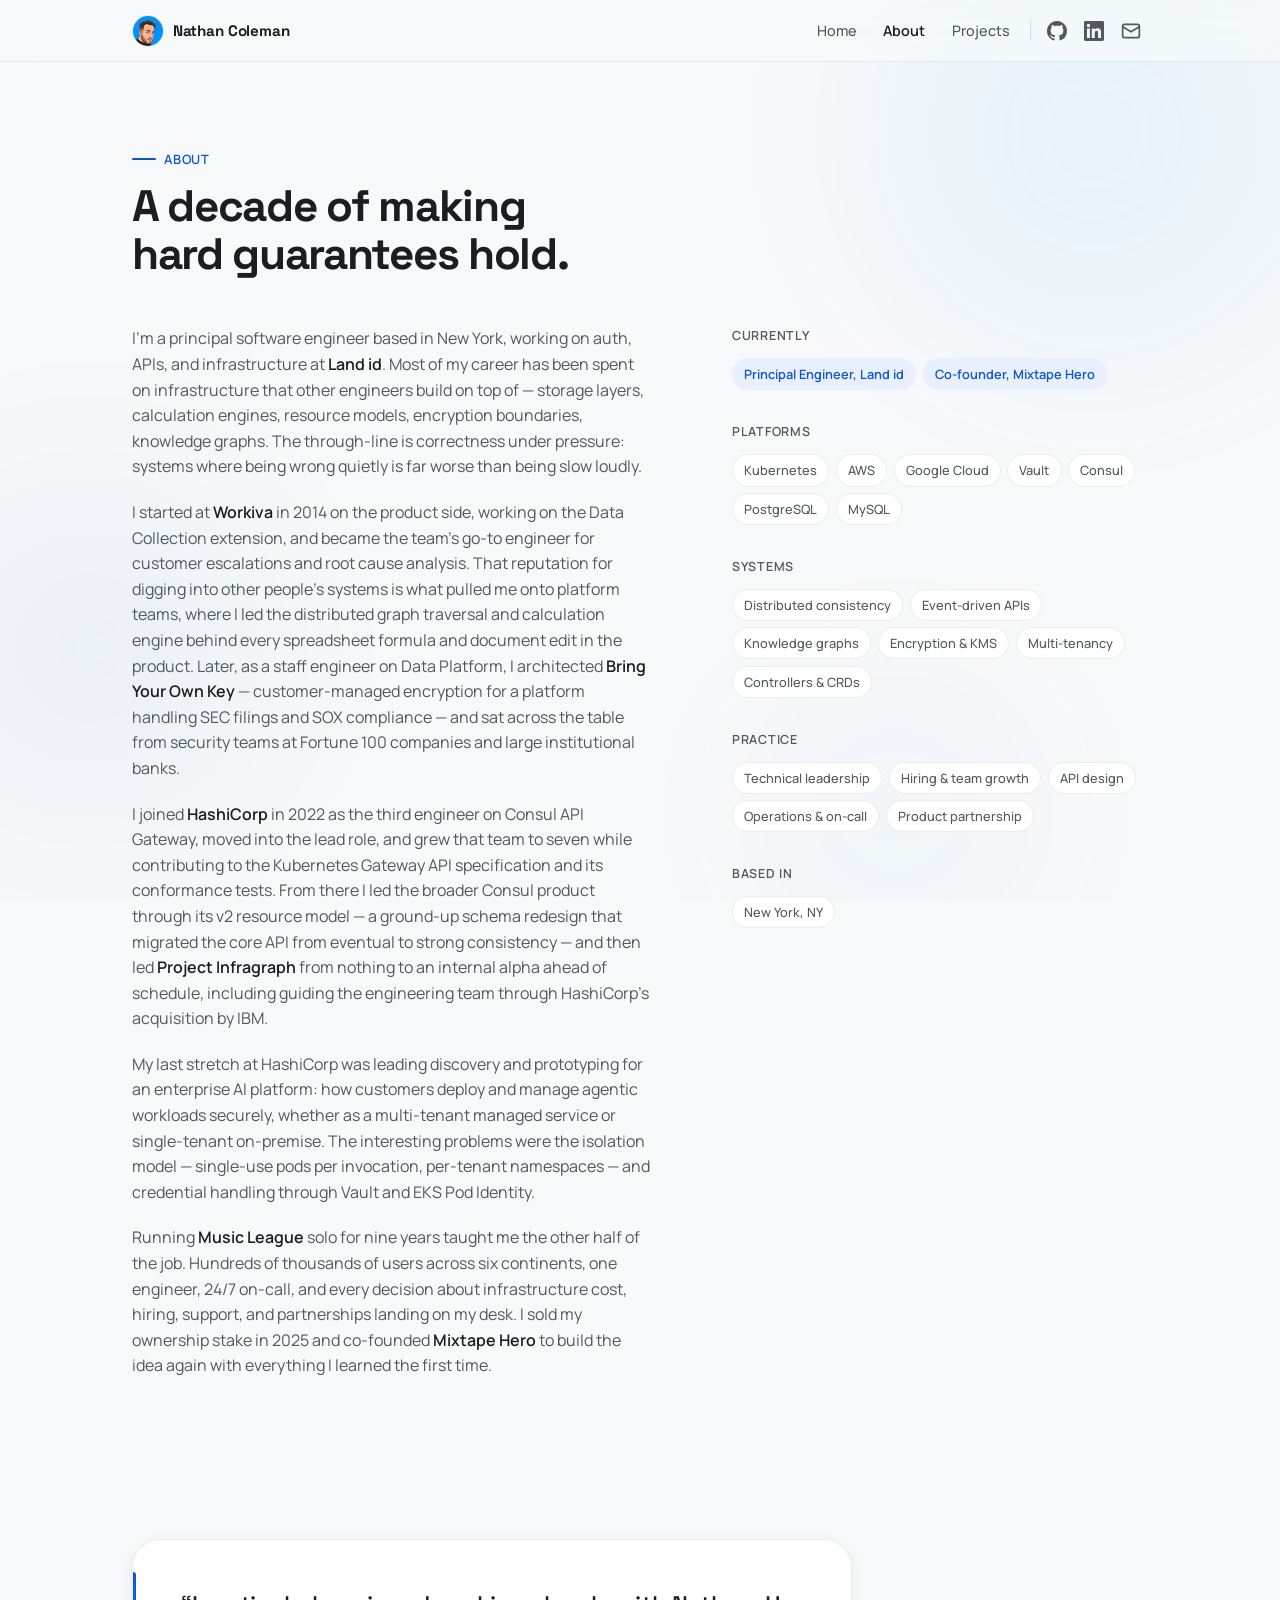
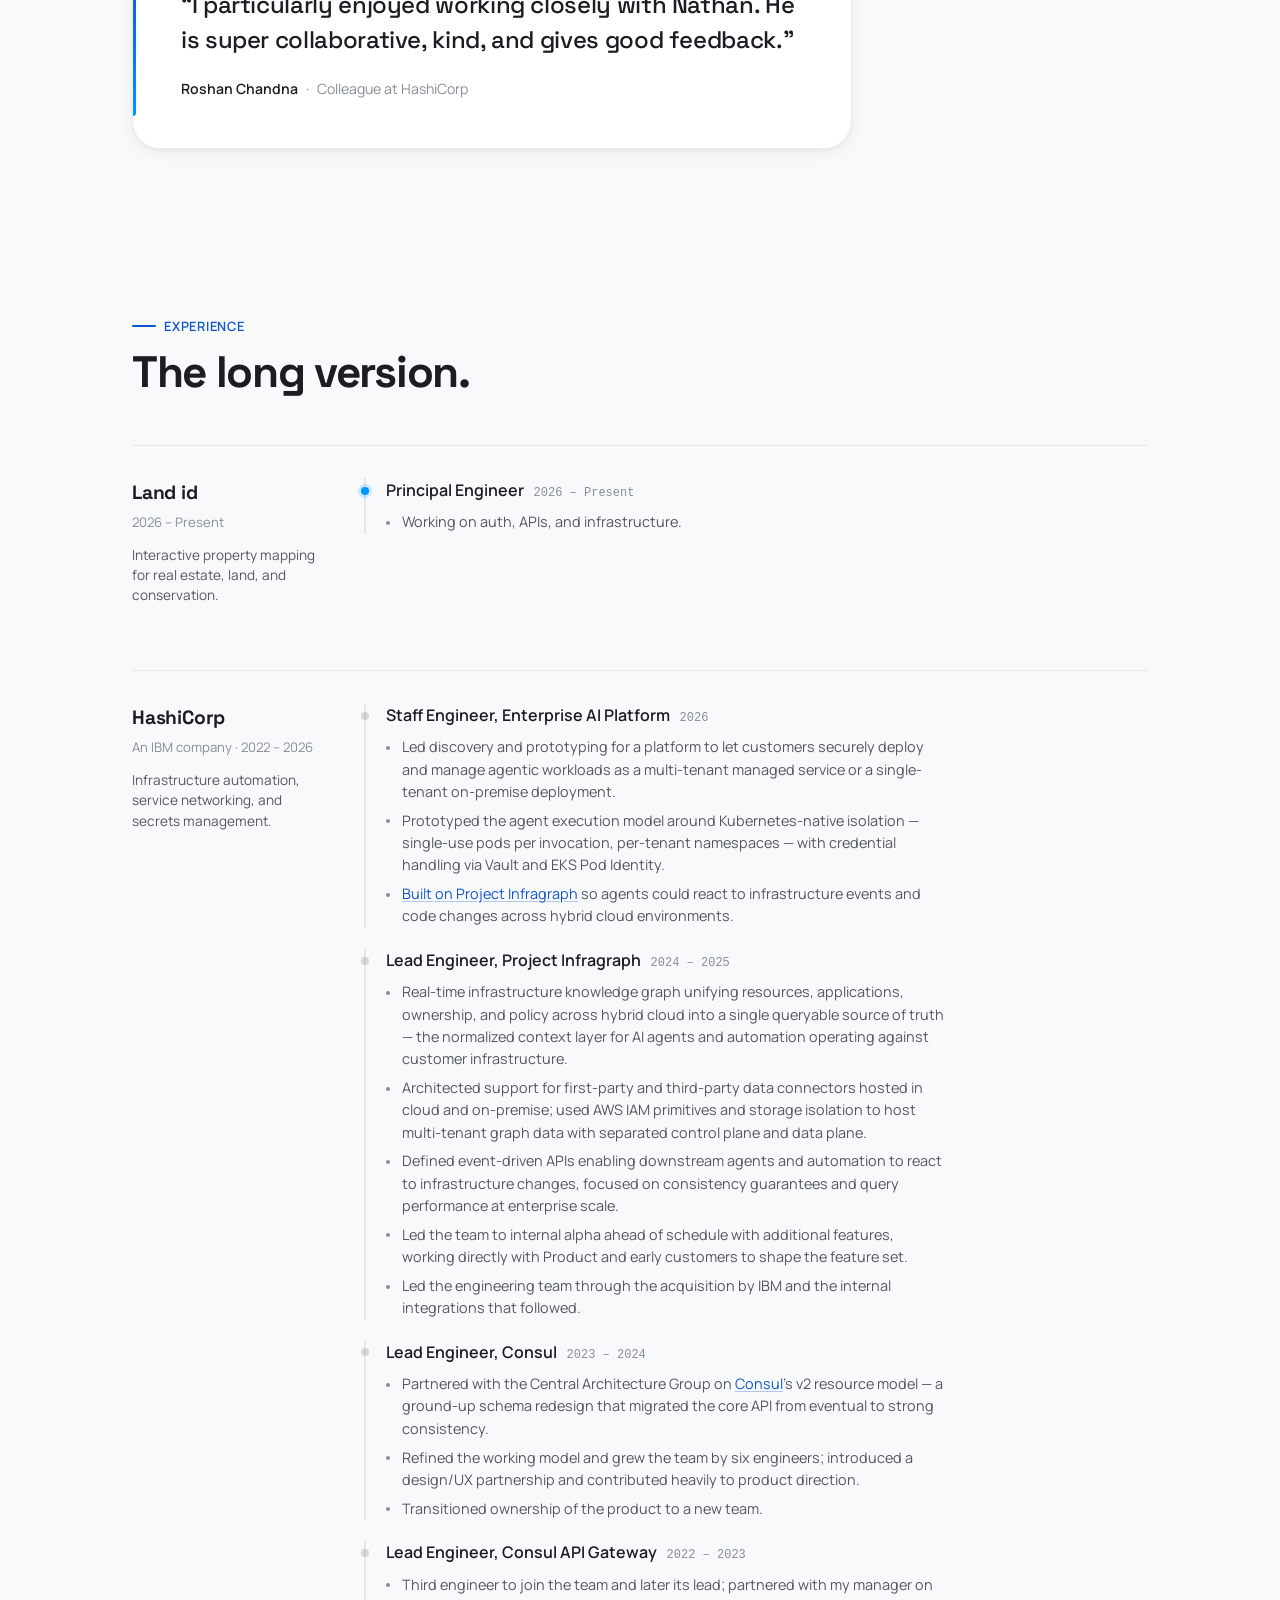
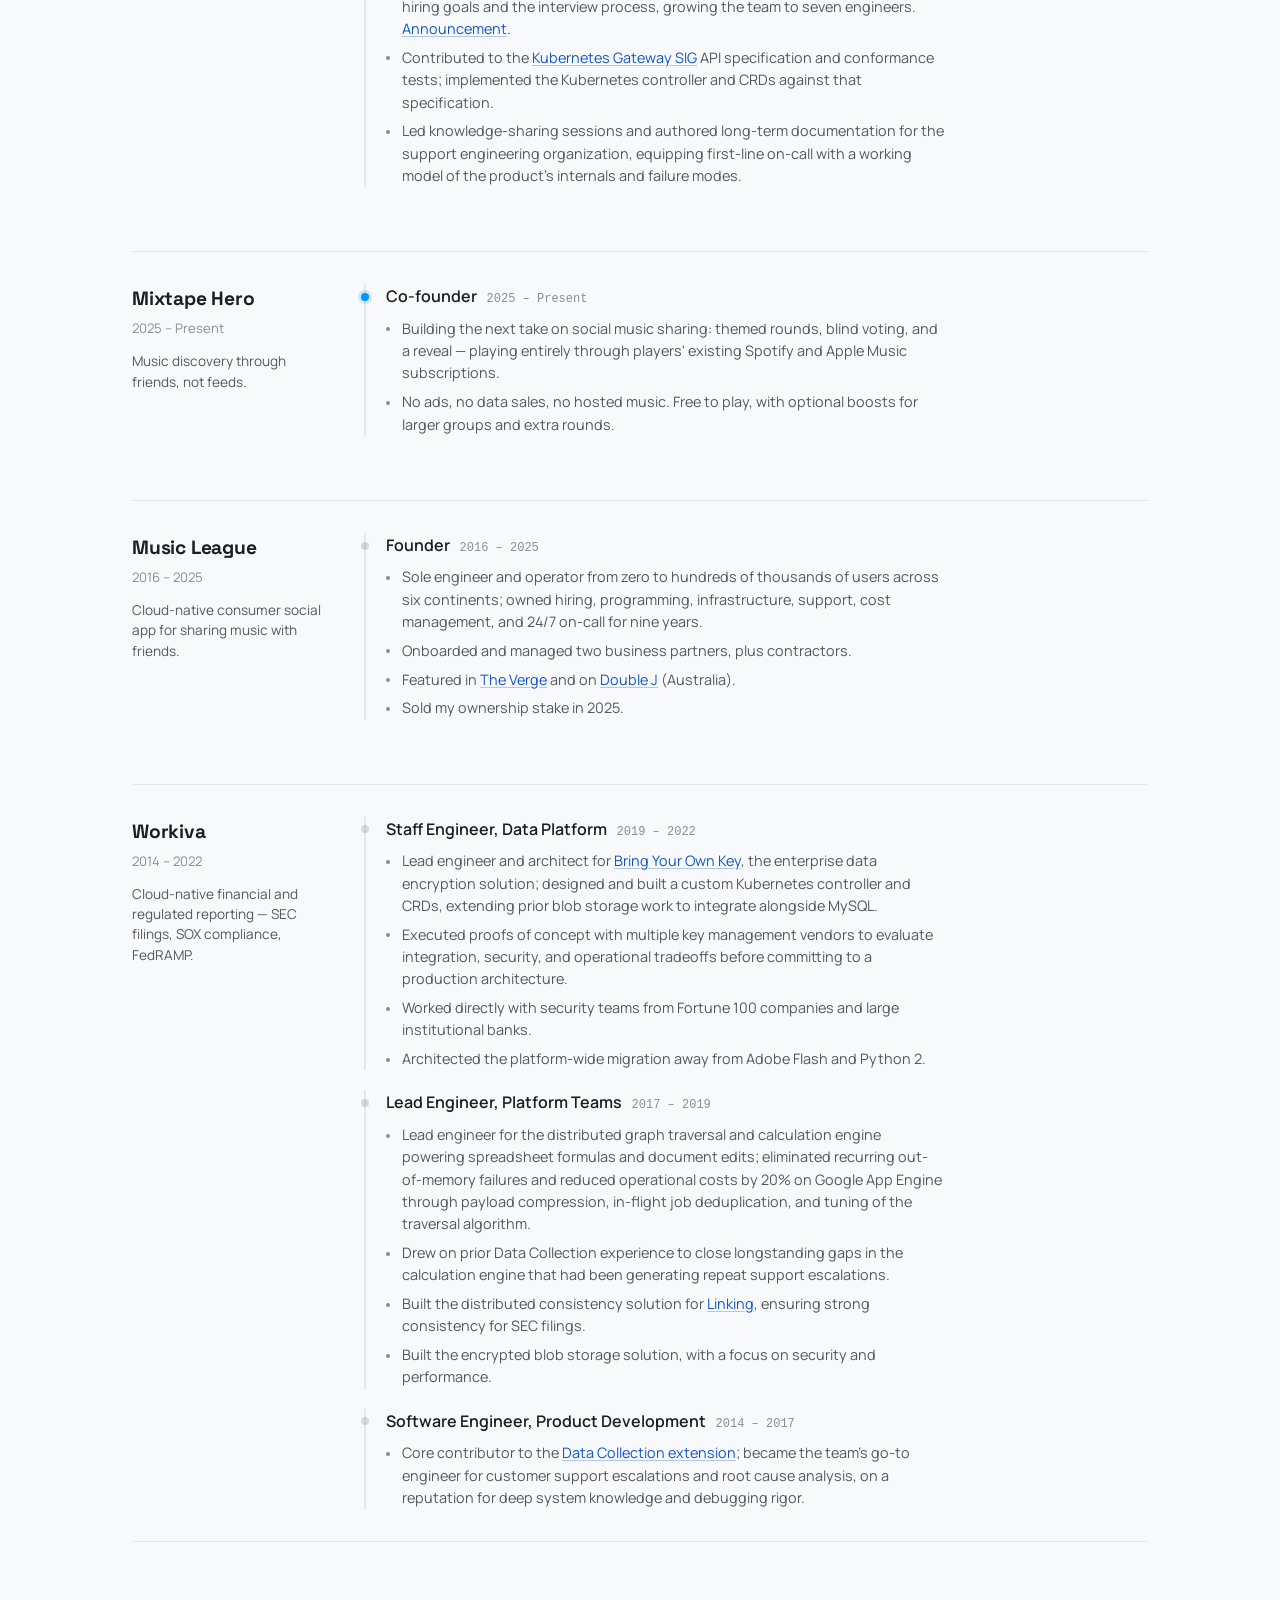
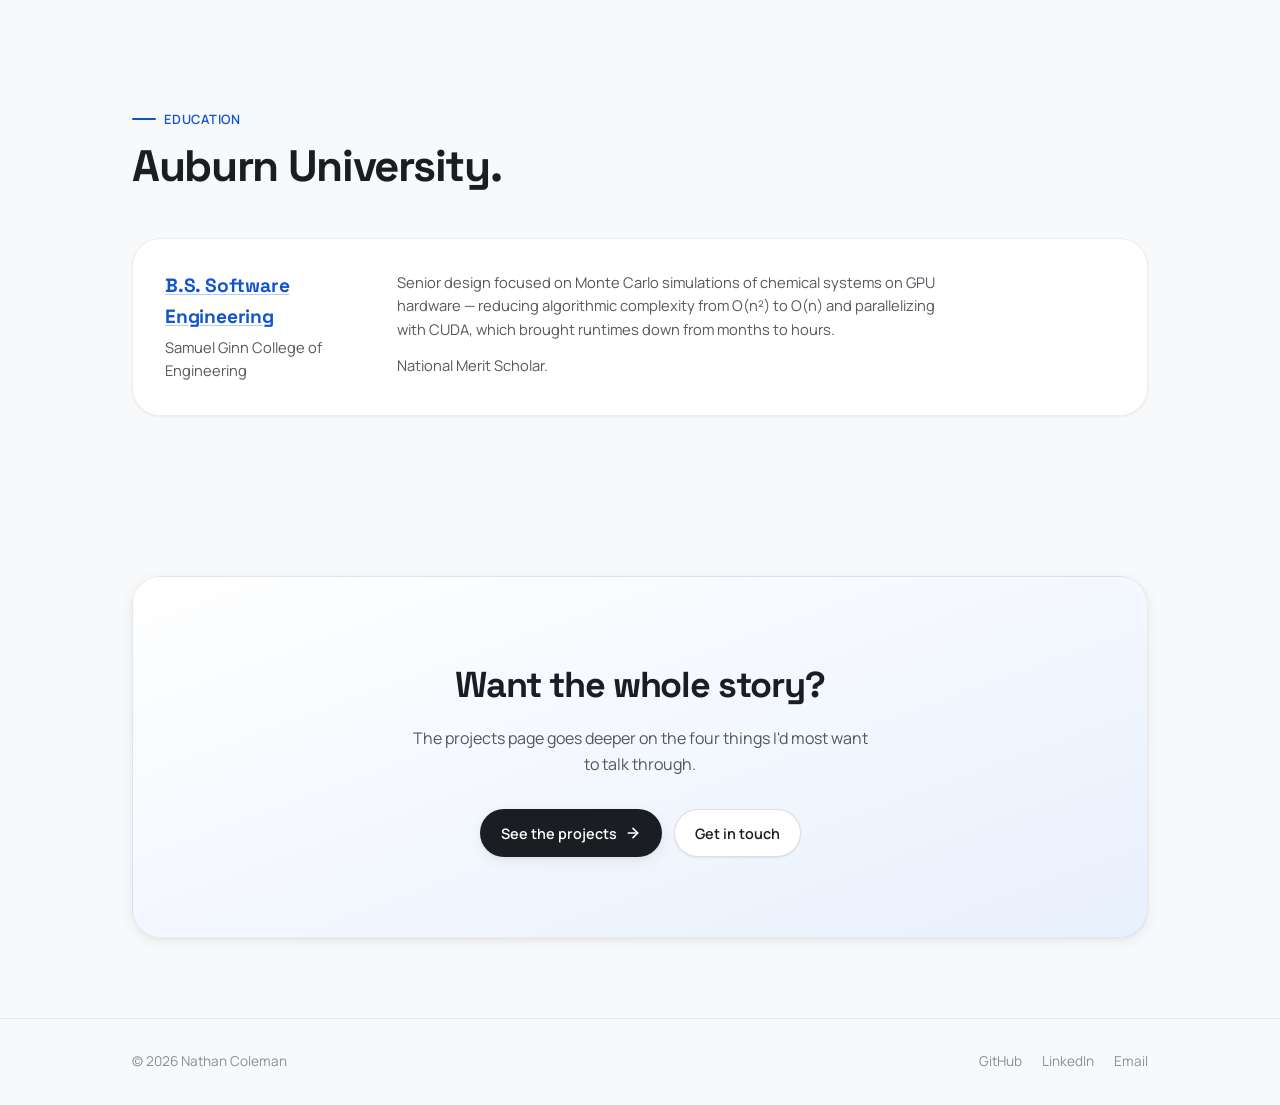
==== commit d67dec97: "Link The New Stack Infragraph piece, tag PostgreSQL on both music products" ====
--- a/about.html
+++ b/about.html
@@ -183,6 +183,7 @@
                 <li class="tag">Google Cloud</li>
                 <li class="tag">Vault</li>
                 <li class="tag">Consul</li>
+                <li class="tag">PostgreSQL</li>
                 <li class="tag">MySQL</li>
               </ul>
             </div>
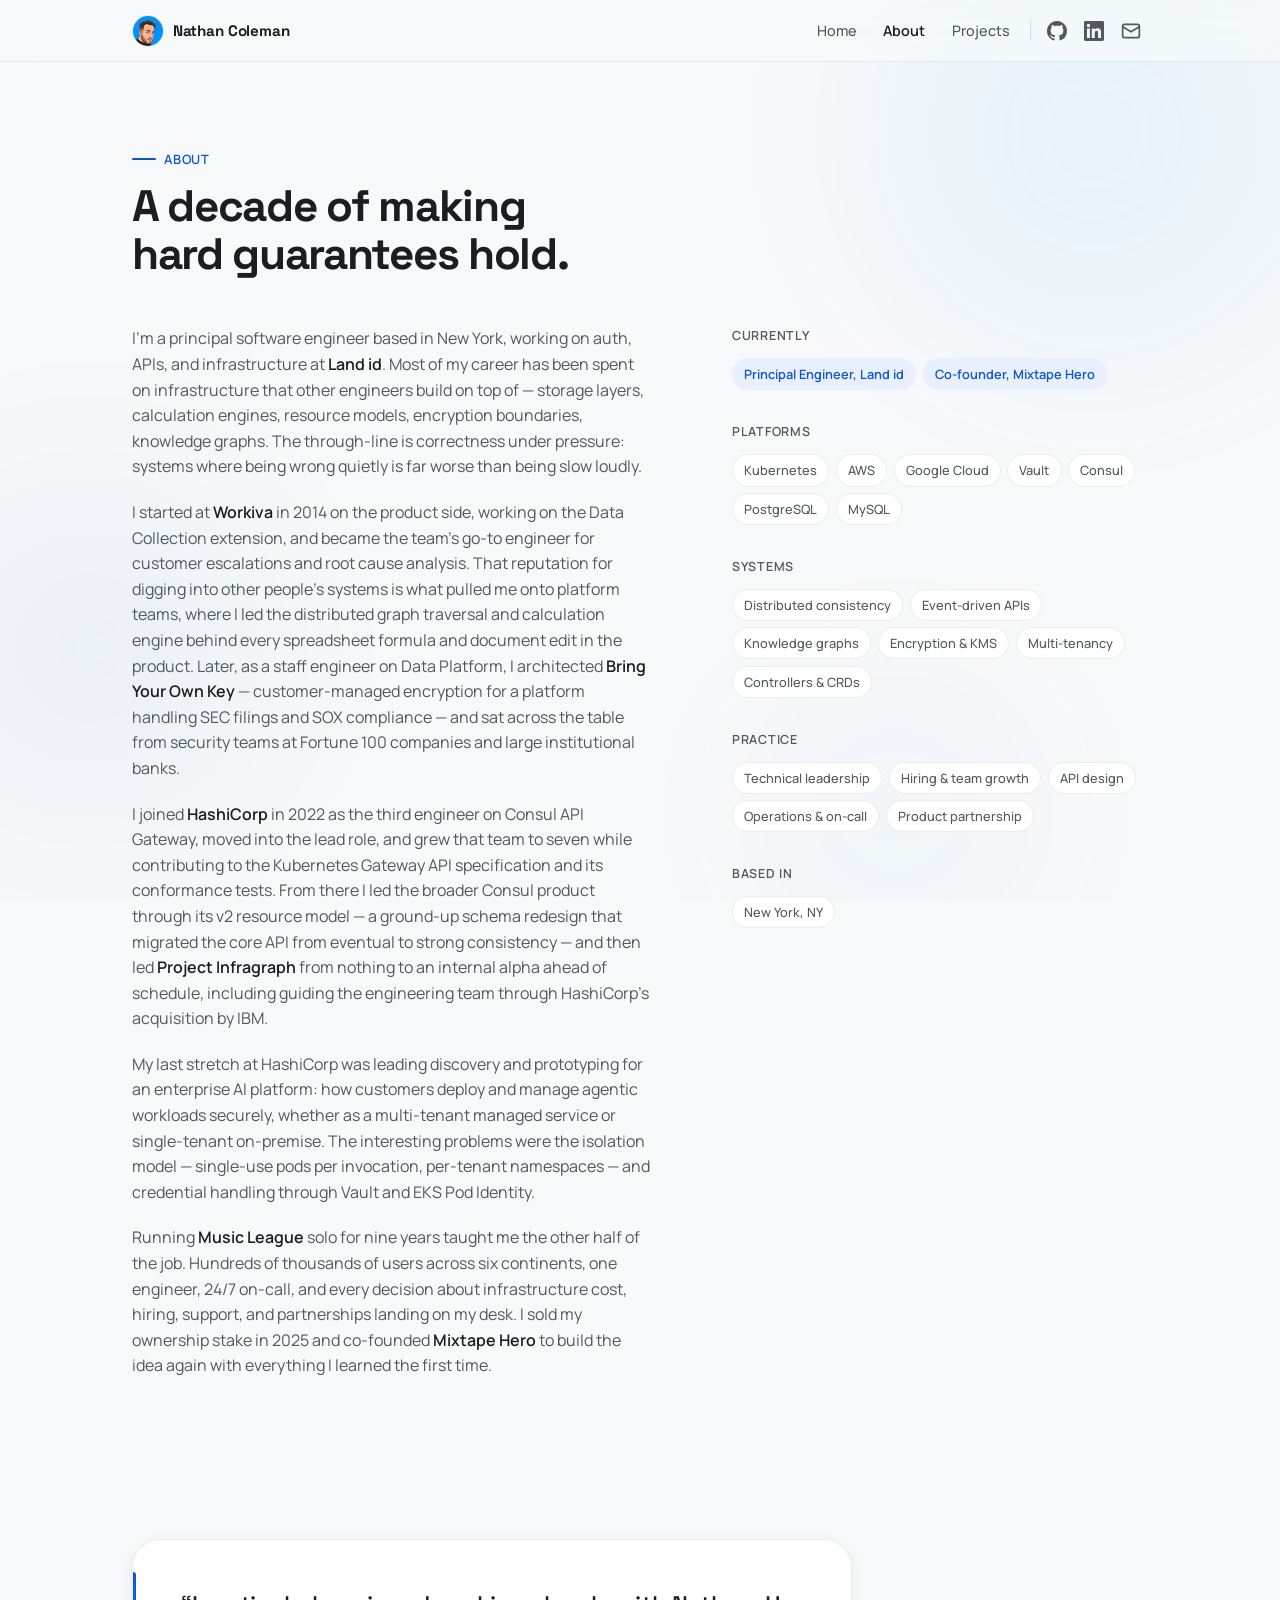
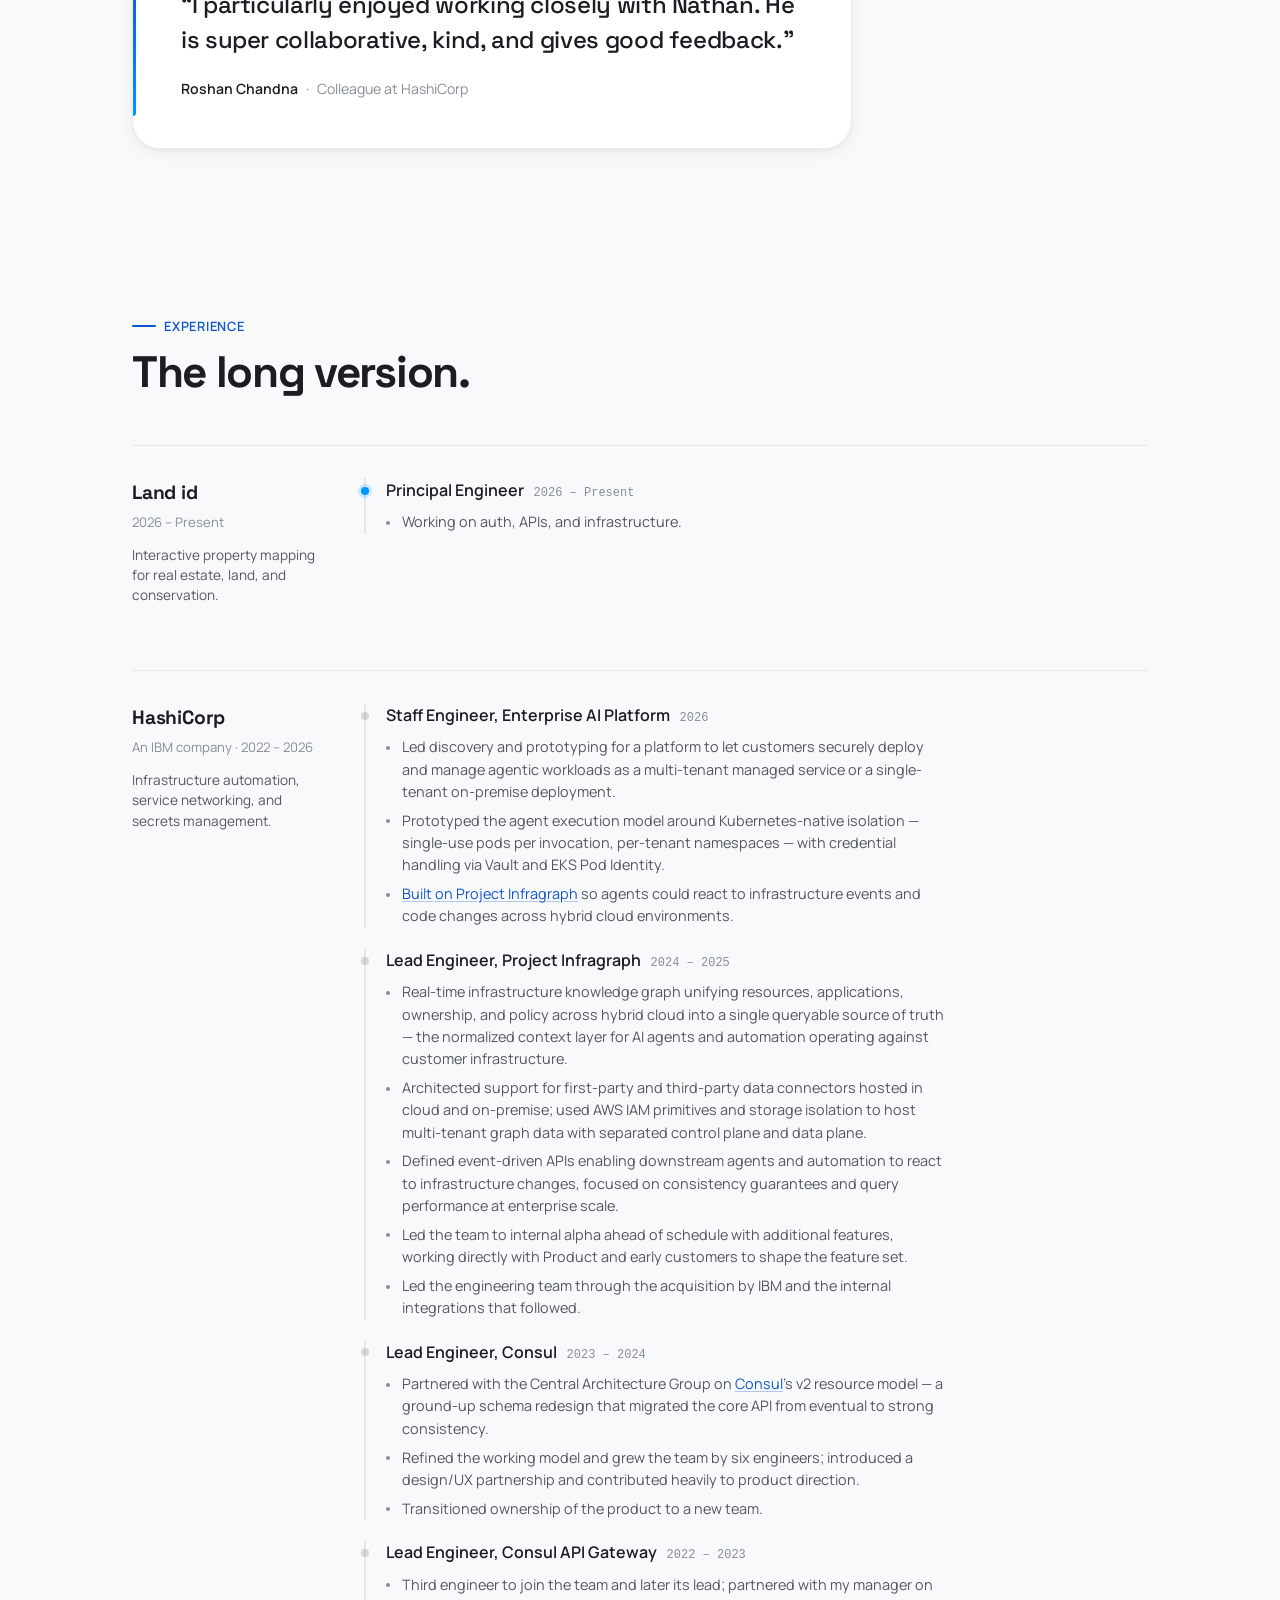
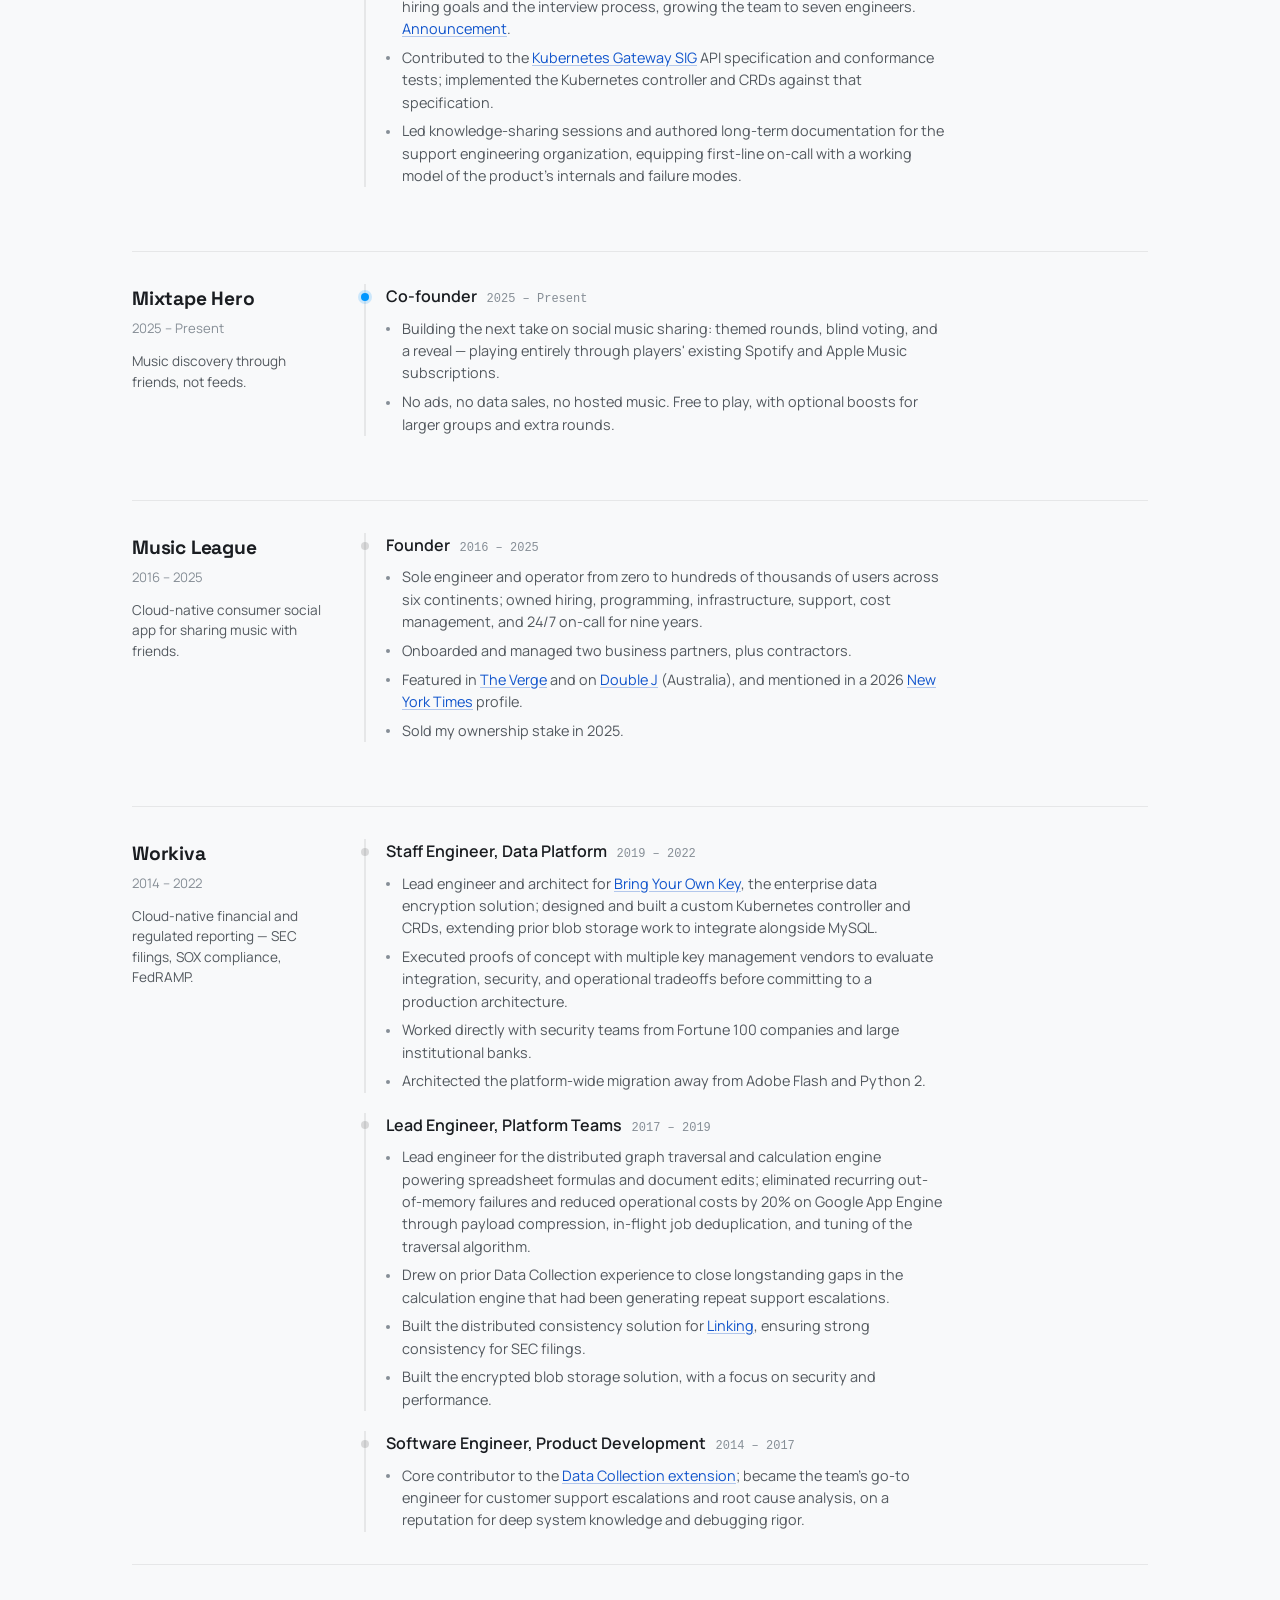
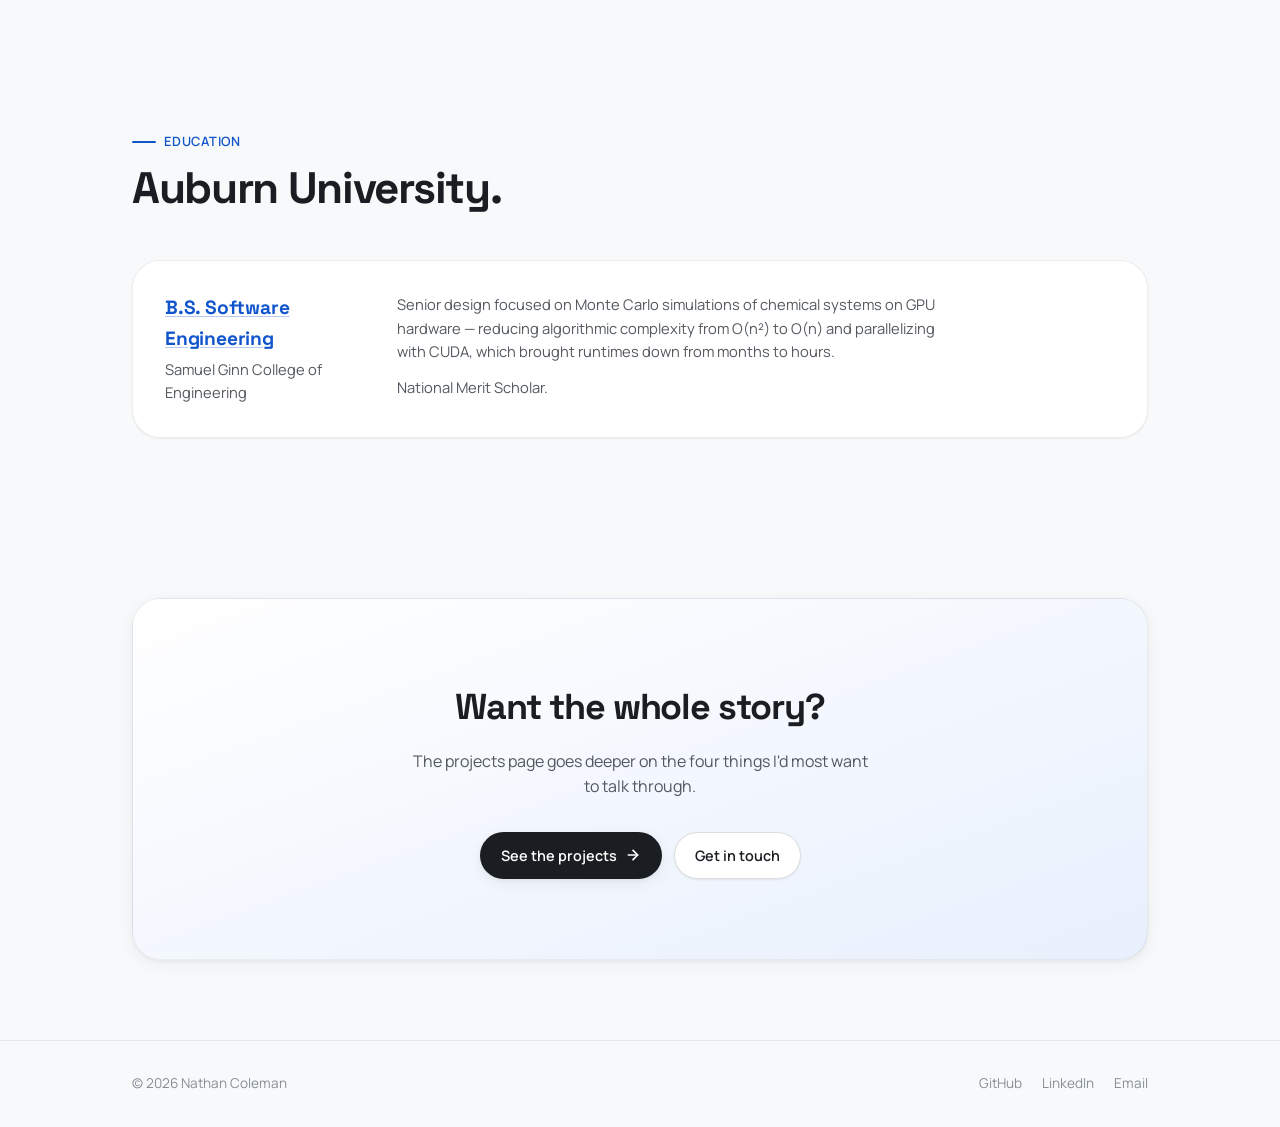
==== commit d8bb377c: "Link the New York Times mention; add CNAME for nathancoleman.dev" ====
--- a/about.html
+++ b/about.html
@@ -479,7 +479,14 @@
                       rel="noreferrer"
                       >Double J</a
                     >
-                    (Australia).
+                    (Australia), and mentioned in a 2026
+                    <a
+                      href="https://www.nytimes.com/2026/08/01/movies/greta-lee-late-fame.html"
+                      target="_blank"
+                      rel="noreferrer"
+                      >New York Times</a
+                    >
+                    profile.
                   </li>
                   <li>Sold my ownership stake in 2025.</li>
                 </ul>
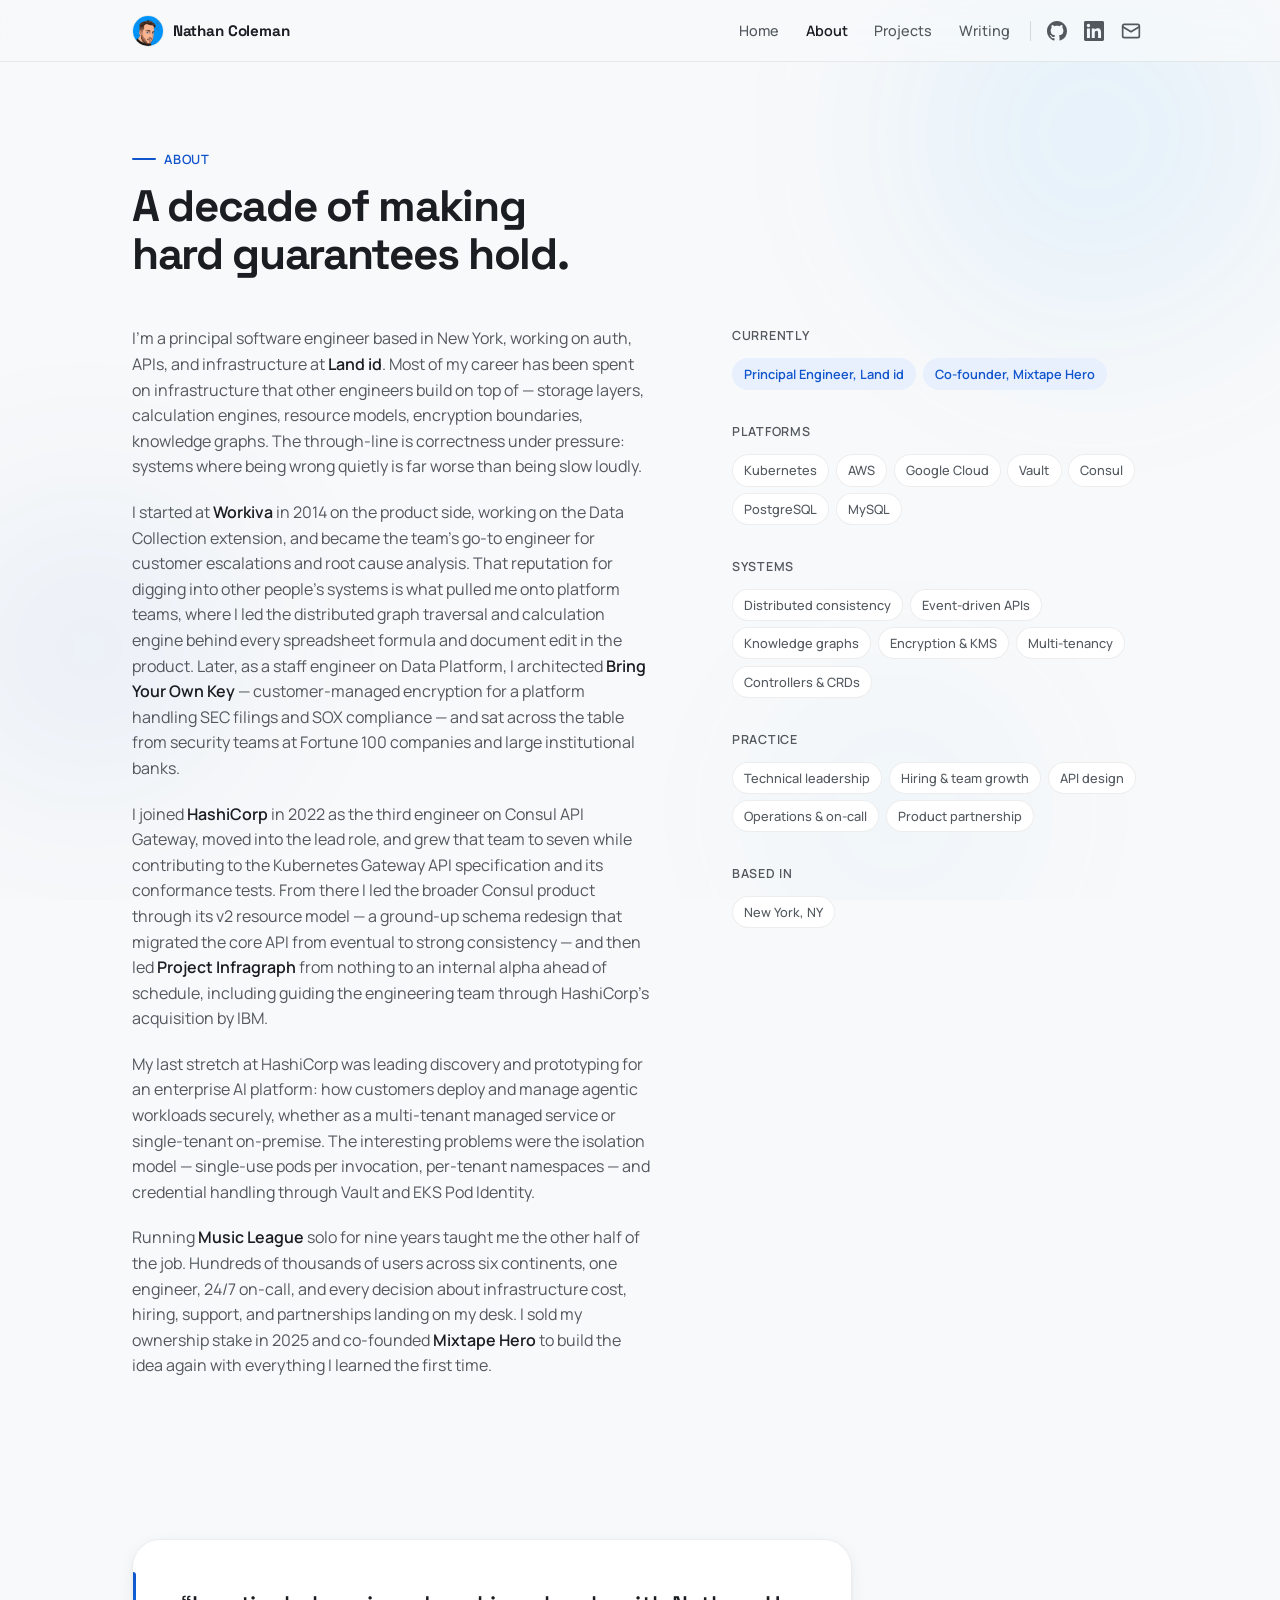
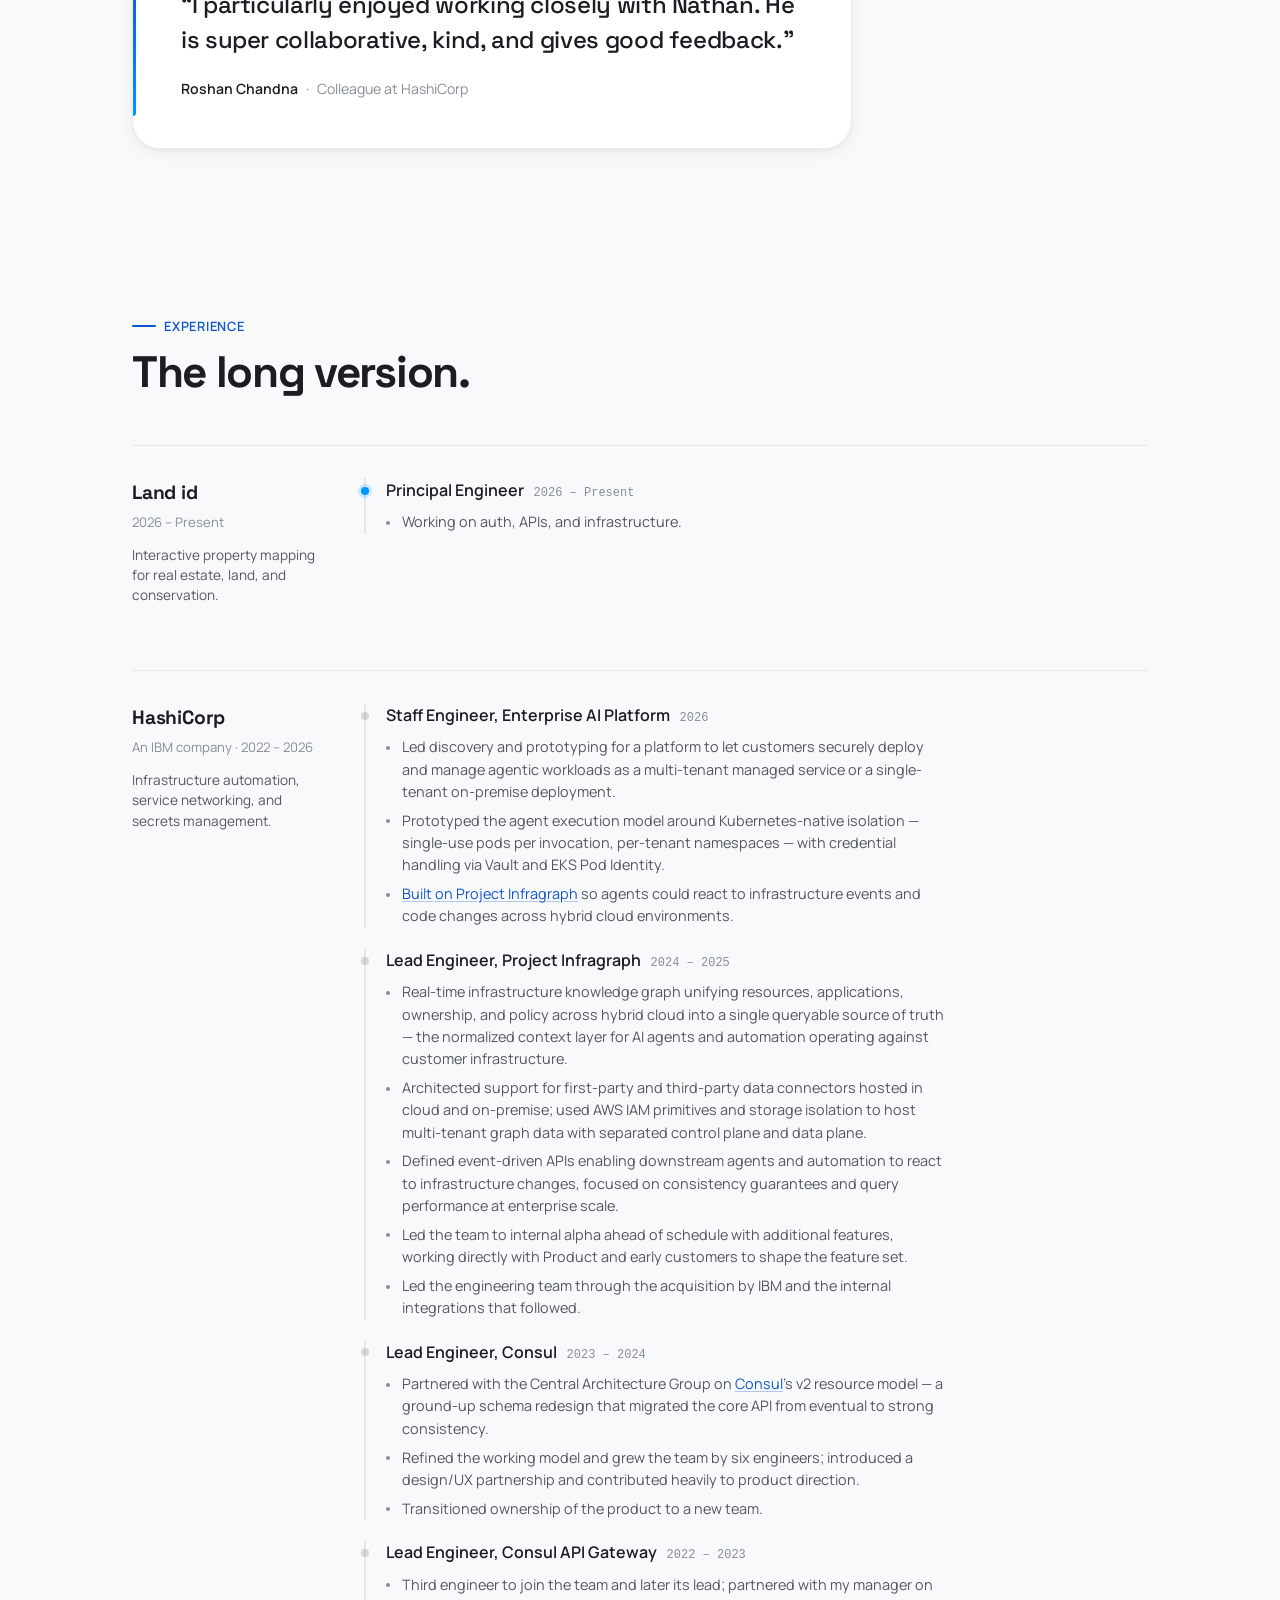
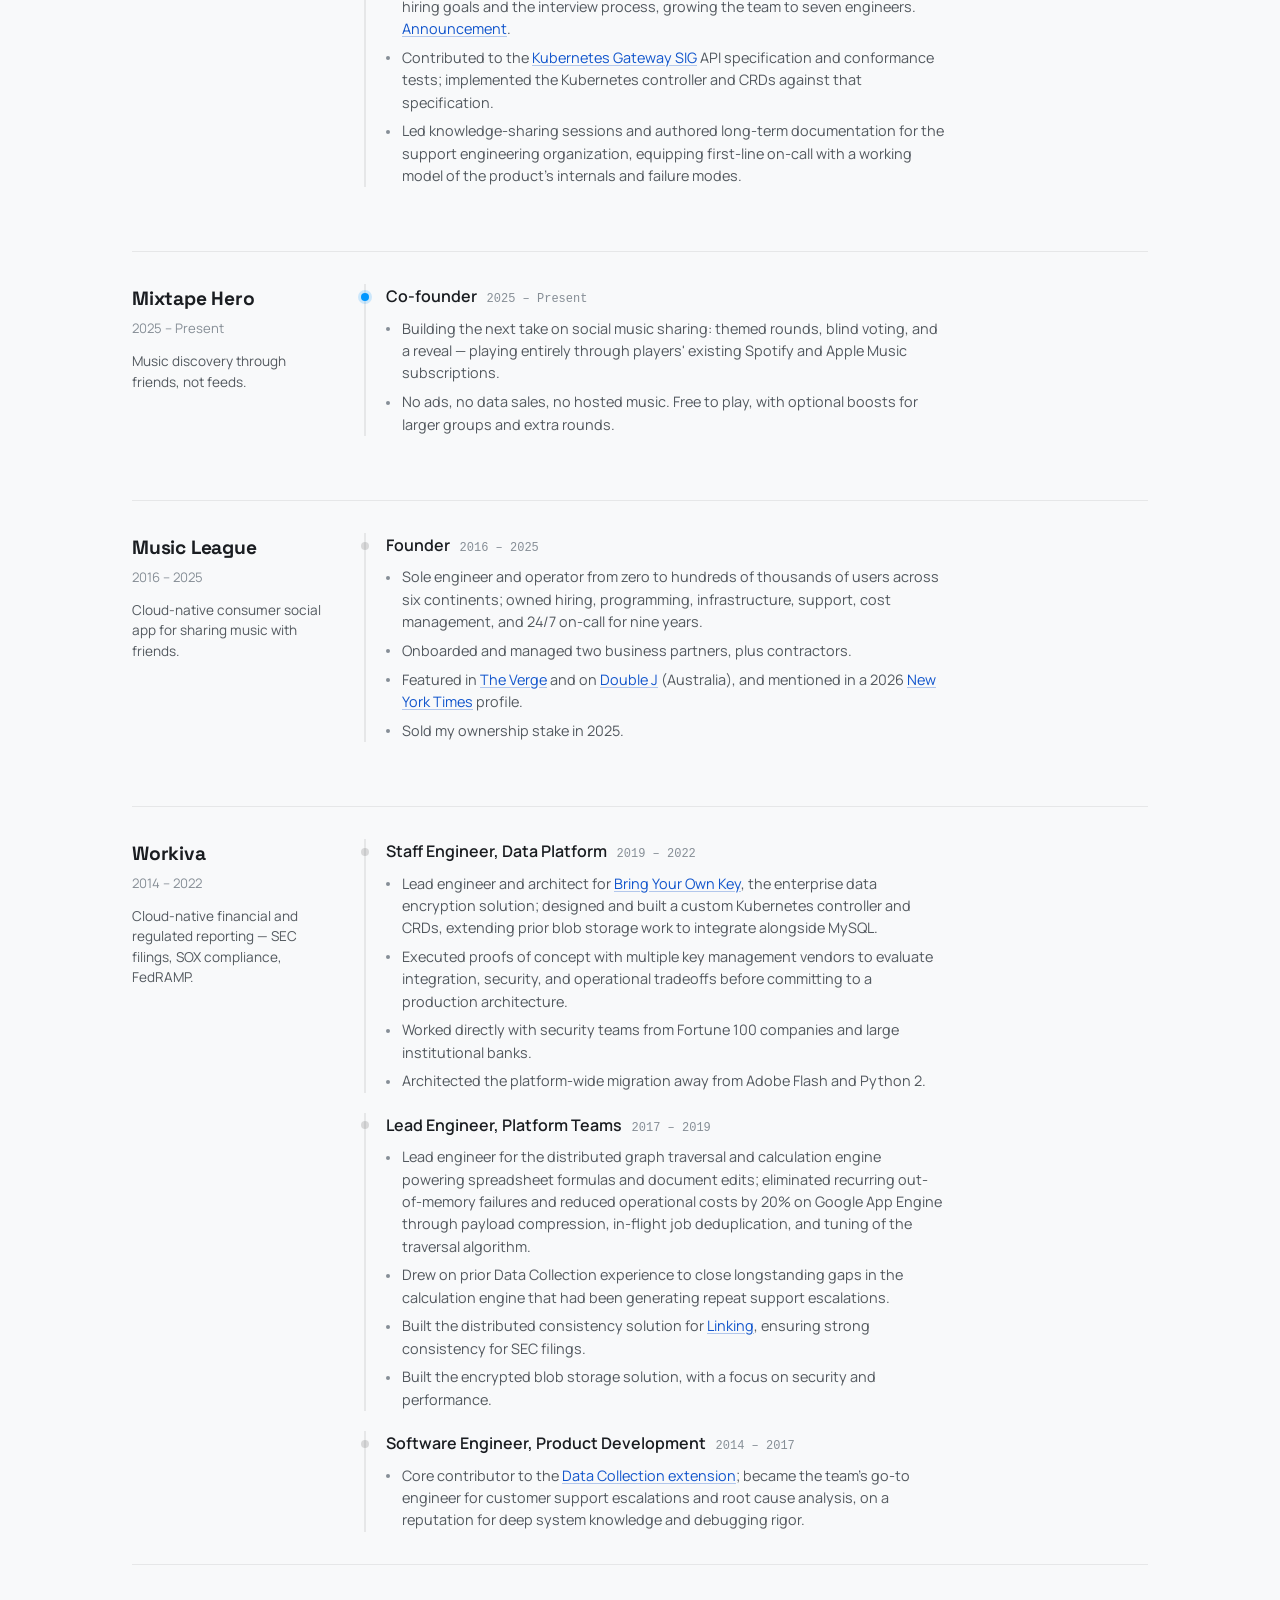
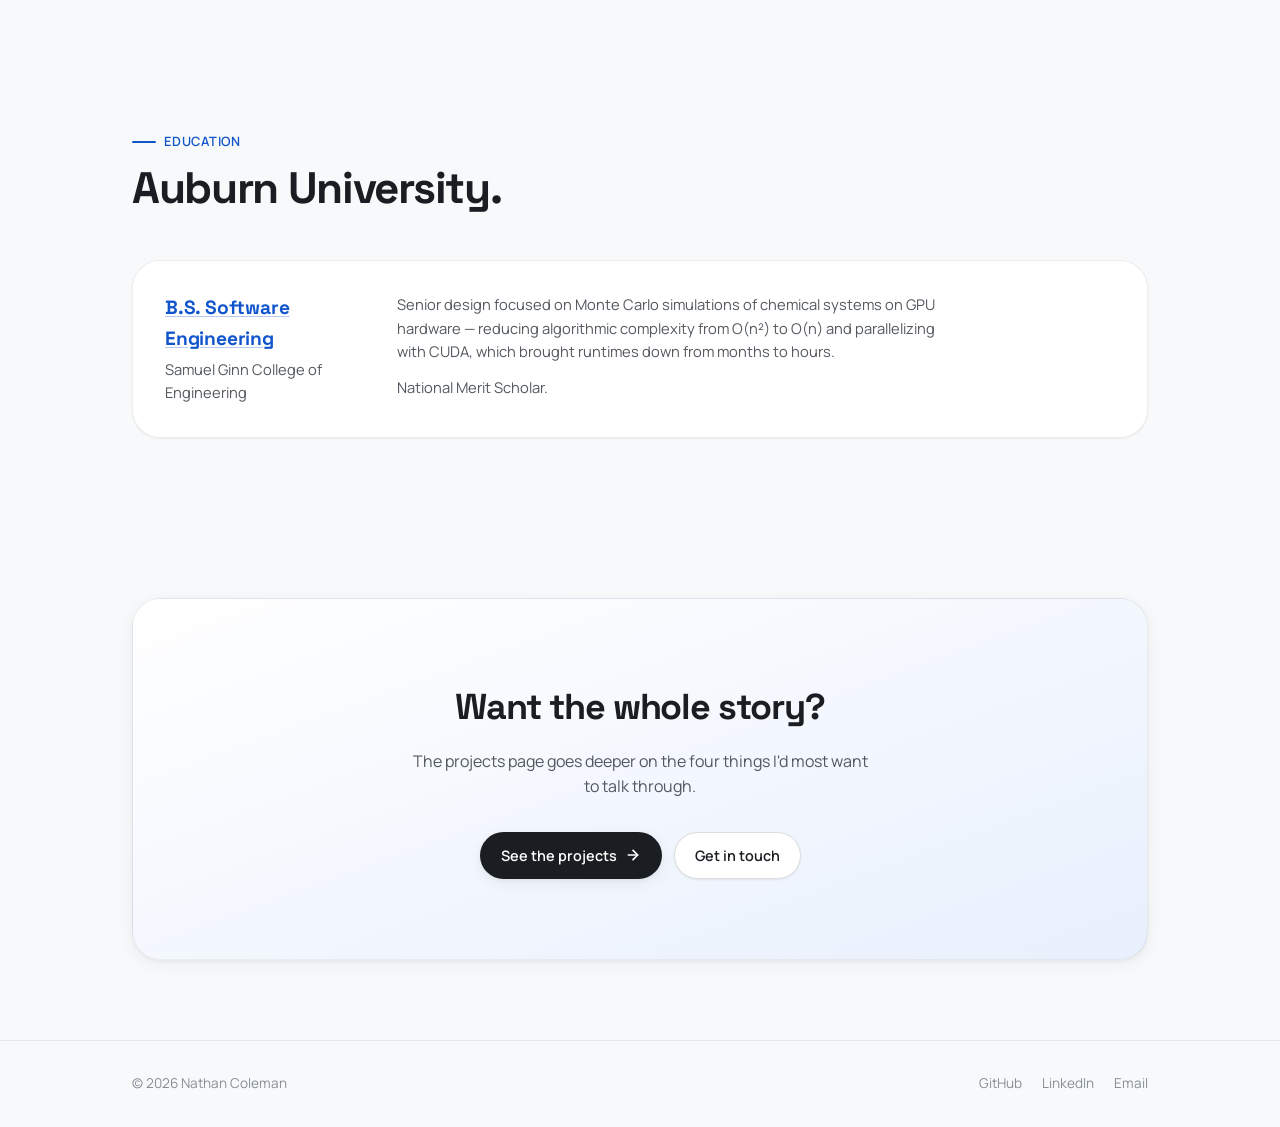
==== commit c8aa8a74: "Add Writing section with posts imported from HEY World Imports all five posts from world.hey.com/nat" ====
--- a/about.html
+++ b/about.html
@@ -49,9 +49,12 @@
           <span>Nathan Coleman</span>
         </a>
         <div class="nav-links">
-          <a href="index.html" class="nav-link">Home</a>
-          <a href="about.html" class="nav-link active" aria-current="page">About</a>
-          <a href="projects.html" class="nav-link">Projects</a>
+          <div class="nav-pages" id="nav-menu">
+            <a href="index.html" class="nav-link">Home</a>
+            <a href="about.html" class="nav-link active" aria-current="page">About</a>
+            <a href="projects.html" class="nav-link">Projects</a>
+            <a href="writing.html" class="nav-link">Writing</a>
+          </div>
           <span class="nav-divider" aria-hidden="true"></span>
           <a
             href="https://github.com/nathancoleman"
@@ -99,6 +102,26 @@
               <path d="m2 7 10 6 10-6" />
             </svg>
           </a>
+          <button
+            class="nav-toggle"
+            type="button"
+            aria-expanded="false"
+            aria-controls="nav-menu"
+            aria-label="Open navigation menu"
+          >
+            <svg
+              width="20"
+              height="20"
+              viewBox="0 0 24 24"
+              fill="none"
+              stroke="currentColor"
+              stroke-width="2"
+              stroke-linecap="round"
+              aria-hidden="true"
+            >
+              <path d="M3 6h18M3 12h18M3 18h18" />
+            </svg>
+          </button>
         </div>
       </nav>
     </header>
--- a/styles.css
+++ b/styles.css
@@ -179,6 +179,7 @@
 }
 
 .nav-inner {
+  position: relative;
   max-width: var(--shell);
   margin: 0 auto;
   padding: 0 var(--space-lg);
@@ -192,16 +193,21 @@
   display: flex;
   align-items: center;
   gap: 0.55rem;
+  flex-shrink: 0;
+  min-width: 0;
   font-family: var(--font-display);
   font-weight: 700;
   font-size: 0.95rem;
   letter-spacing: -0.01em;
 }
 
+/* flex-basis + min-width, not just flex-shrink: as a flex item inside a
+   shrinking nav the avatar otherwise gets squeezed into a sliver. */
 .nav-logo .logo-img {
+  flex: 0 0 32px;
   width: 32px;
   height: 32px;
-  flex-shrink: 0;
+  min-width: 32px;
   border-radius: 50%;
   object-fit: cover;
   border: 1px solid var(--border);
@@ -211,6 +217,37 @@
   display: flex;
   align-items: center;
   gap: 0.15rem;
+}
+
+.nav-pages {
+  display: flex;
+  align-items: center;
+  gap: 0.15rem;
+}
+
+/* Hamburger — desktop hides it; the small-screen block below turns it on. */
+.nav-toggle {
+  display: none;
+  align-items: center;
+  justify-content: center;
+  padding: 0.45rem;
+  border: none;
+  border-radius: var(--radius-full);
+  background: transparent;
+  color: var(--text-secondary);
+  cursor: pointer;
+  transition: color var(--duration-fast) var(--ease-out),
+    background var(--duration-fast) var(--ease-out);
+}
+
+.nav-toggle:hover {
+  color: var(--text-primary);
+  background: rgba(0, 0, 0, 0.04);
+}
+
+.nav-toggle[aria-expanded="true"] {
+  color: var(--text-primary);
+  background: rgba(0, 0, 0, 0.06);
 }
 
 .nav-link {
@@ -1006,6 +1043,225 @@
   justify-content: center;
 }
 
+/* --- writing ---------------------------------------------- */
+
+.section-intro a,
+.prose a,
+.post-source a {
+  color: var(--accent);
+  text-decoration: underline;
+  text-decoration-color: rgba(17, 85, 204, 0.3);
+  text-underline-offset: 2px;
+  transition: text-decoration-color var(--duration-fast) var(--ease-out);
+}
+
+.section-intro a:hover,
+.prose a:hover,
+.post-source a:hover {
+  text-decoration-color: var(--accent);
+}
+
+.post-list {
+  list-style: none;
+  max-width: 760px;
+  border-top: 1px solid var(--border);
+}
+
+.post-item {
+  display: block;
+  padding: var(--space-lg) var(--space-md);
+  margin: 0 calc(-1 * var(--space-md));
+  border-radius: var(--radius-md);
+  transition: background var(--duration-fast) var(--ease-out);
+}
+
+.post-list > li {
+  border-bottom: 1px solid var(--border);
+}
+
+.post-item:hover {
+  background: var(--bg-surface);
+}
+
+.post-date {
+  font-family: var(--font-mono);
+  font-size: 0.75rem;
+  color: var(--text-tertiary);
+}
+
+.post-item-title {
+  margin-top: 0.3rem;
+  font-family: var(--font-display);
+  font-size: 1.35rem;
+  font-weight: 700;
+  letter-spacing: -0.02em;
+  line-height: 1.25;
+  transition: color var(--duration-fast) var(--ease-out);
+}
+
+.post-item:hover .post-item-title {
+  color: var(--accent);
+}
+
+.post-excerpt {
+  margin-top: 0.4rem;
+  max-width: 62ch;
+  font-size: 0.95rem;
+  color: var(--text-secondary);
+}
+
+/* single post */
+
+.post {
+  max-width: 680px;
+  margin: 0 auto;
+  padding: var(--space-2xl) 0;
+}
+
+.post-header {
+  margin-bottom: var(--space-xl);
+}
+
+.back-link {
+  display: inline-block;
+  margin-bottom: var(--space-md);
+  font-size: 0.85rem;
+  font-weight: 600;
+  color: var(--accent);
+}
+
+.back-link:hover {
+  color: var(--accent-hover);
+}
+
+.post-title {
+  font-family: var(--font-display);
+  font-size: clamp(2rem, 5vw, 3rem);
+  font-weight: 700;
+  letter-spacing: -0.035em;
+  line-height: 1.08;
+}
+
+.post-meta {
+  margin-top: var(--space-sm);
+  font-family: var(--font-mono);
+  font-size: 0.8rem;
+  color: var(--text-tertiary);
+}
+
+.prose {
+  font-size: 1.08rem;
+  line-height: 1.75;
+  color: var(--text-primary);
+}
+
+.prose > * + * {
+  margin-top: 1.25em;
+}
+
+.prose h2 {
+  margin-top: 2em;
+  font-family: var(--font-display);
+  font-size: 1.3rem;
+  font-weight: 700;
+  letter-spacing: -0.015em;
+}
+
+.prose h2 + p {
+  margin-top: 0.5em;
+}
+
+.prose ul {
+  display: flex;
+  flex-direction: column;
+  gap: 0.5rem;
+}
+
+.prose ul li {
+  position: relative;
+  padding-left: 1.1rem;
+}
+
+.prose ul li::before {
+  content: "";
+  position: absolute;
+  left: 0;
+  top: 0.75em;
+  width: 5px;
+  height: 5px;
+  border-radius: 50%;
+  background: var(--accent);
+}
+
+.prose strong {
+  font-weight: 700;
+}
+
+.prose figure img {
+  width: 100%;
+  height: auto;
+  border: 1px solid var(--border);
+  border-radius: var(--radius-lg);
+  box-shadow: var(--shadow-md);
+}
+
+.prose .post-signoff {
+  color: var(--text-secondary);
+}
+
+.post-source {
+  margin-top: var(--space-xl);
+  padding-top: var(--space-md);
+  border-top: 1px solid var(--border);
+  font-size: 0.85rem;
+  color: var(--text-tertiary);
+}
+
+.post-nav {
+  display: grid;
+  grid-template-columns: 1fr 1fr;
+  gap: var(--space-md);
+  margin-top: var(--space-lg);
+}
+
+.post-nav-link {
+  display: flex;
+  flex-direction: column;
+  gap: 0.25rem;
+  padding: var(--space-md);
+  border: 1px solid var(--border);
+  border-radius: var(--radius-lg);
+  background: var(--bg-surface);
+  box-shadow: var(--shadow-sm);
+  transition: transform var(--duration-normal) var(--ease-out),
+    box-shadow var(--duration-normal) var(--ease-out),
+    border-color var(--duration-normal) var(--ease-out);
+}
+
+.post-nav-link:hover {
+  transform: translateY(-2px);
+  box-shadow: var(--shadow-md);
+  border-color: var(--border-strong);
+}
+
+.post-nav-link--next {
+  text-align: right;
+}
+
+.post-nav-dir {
+  font-size: 0.75rem;
+  font-weight: 600;
+  letter-spacing: 0.04em;
+  text-transform: uppercase;
+  color: var(--accent);
+}
+
+.post-nav-title {
+  font-family: var(--font-display);
+  font-weight: 600;
+  line-height: 1.3;
+}
+
 /* --- footer ----------------------------------------------- */
 
 .site-footer {
@@ -1154,10 +1410,81 @@
     display: none;
   }
 
+  /* Page links collapse into a dropdown; social icons stay inline. */
+  .nav-toggle {
+    display: inline-flex;
+  }
+
+  .nav-pages {
+    position: absolute;
+    top: calc(100% + 0.6rem);
+    right: var(--space-md);
+    z-index: 110;
+    flex-direction: column;
+    align-items: stretch;
+    gap: 0.1rem;
+    min-width: 168px;
+    padding: 0.35rem;
+    border: 1px solid var(--border);
+    border-radius: var(--radius-md);
+    background: var(--bg-surface);
+    box-shadow: var(--shadow-lg);
+  }
+
+  .nav-pages:not([data-open="true"]) {
+    display: none;
+  }
+
+  .nav-pages .nav-link {
+    padding: 0.55rem 0.75rem;
+    border-radius: var(--radius-sm);
+  }
+
+  .nav-pages .nav-link.active {
+    background: var(--accent-soft);
+    color: var(--accent);
+  }
+
+  /* Without JS the toggle can't fire, so keep the links inline and reachable. */
+  .no-js .nav-toggle {
+    display: none;
+  }
+
+  .no-js .nav-pages {
+    position: static;
+    display: flex;
+    flex-direction: row;
+    min-width: 0;
+    padding: 0;
+    border: none;
+    background: none;
+    box-shadow: none;
+  }
+
   .quote-card,
   .project-card,
   .edu-card {
     padding: var(--space-md);
+  }
+
+  .post {
+    padding-top: var(--space-xl);
+  }
+
+  .prose {
+    font-size: 1.02rem;
+  }
+
+  .post-nav {
+    grid-template-columns: 1fr;
+  }
+
+  .post-nav > span:empty {
+    display: none;
+  }
+
+  .post-nav-link--next {
+    text-align: left;
   }
 
   .footer-inner {
@@ -1190,7 +1517,9 @@
   .site-header,
   .bg-ambient,
   .cta,
-  .hero-visual {
+  .hero-visual,
+  .back-link,
+  .post-nav {
     display: none;
   }
 
